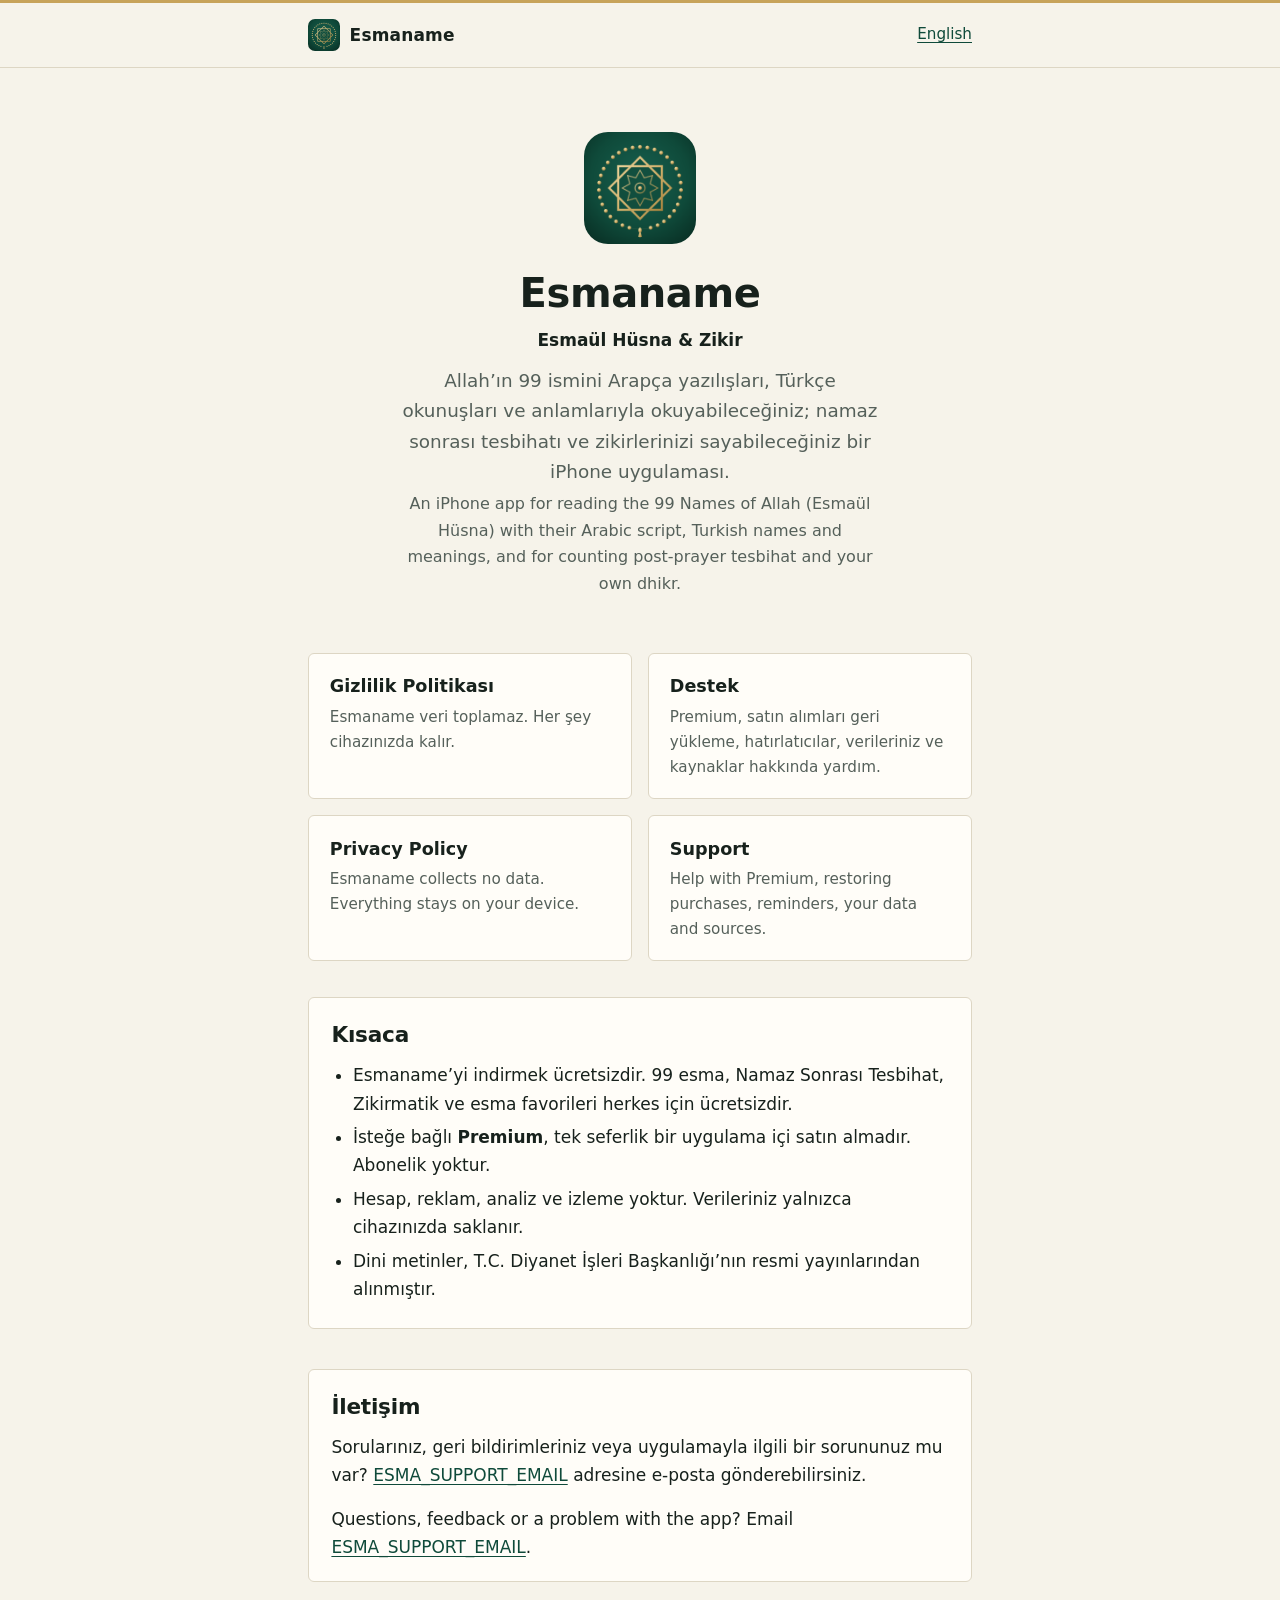
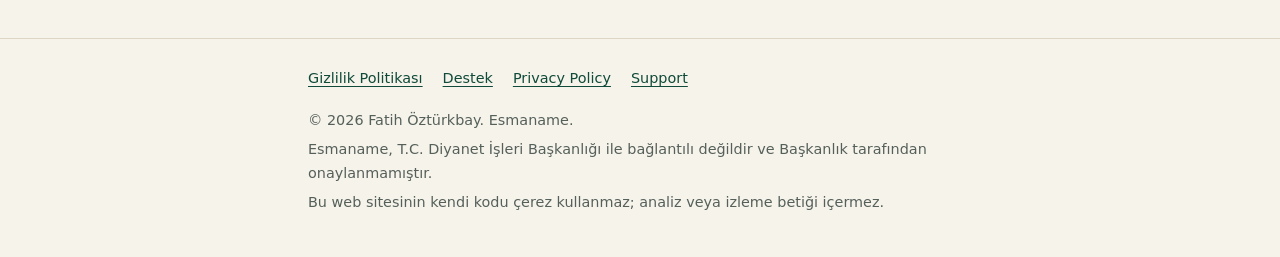
==== index.html @ e4f71da4 "Add Esmaname privacy and support site Co-Authored-By: Claude Opus 5.5 <noreply@anthropic.com>" ====
<!doctype html>
<html lang="tr">
<head>
  <meta charset="utf-8">
  <meta name="viewport" content="width=device-width, initial-scale=1">
  <title>Esmaname — Gizlilik ve Destek</title>
  <meta name="description" content="Esmaname: Esmaül Hüsna &amp; Zikir, iPhone uygulaması. Gizlilik Politikası ve Destek sayfaları Türkçe ve İngilizce olarak burada.">
  <link rel="canonical" href="https://ozturkbay.github.io/esmaname-support/">
  <link rel="alternate" hreflang="tr" href="https://ozturkbay.github.io/esmaname-support/">
  <link rel="alternate" hreflang="en" href="https://ozturkbay.github.io/esmaname-support/en/">
  <link rel="alternate" hreflang="x-default" href="https://ozturkbay.github.io/esmaname-support/">
  <meta name="theme-color" content="#F6F3EA" media="(prefers-color-scheme: light)">
  <meta name="theme-color" content="#0E1512" media="(prefers-color-scheme: dark)">
  <link rel="icon" type="image/png" sizes="64x64" href="assets/images/favicon.png">
  <link rel="apple-touch-icon" href="assets/images/apple-touch-icon.png">
  <link rel="stylesheet" href="assets/css/styles.css">
</head>
<body>
  <a class="skip-link" href="#main">İçeriğe geç</a>

  <header class="site-header">
    <div class="container">
      <a class="brand" href="./">
        <img src="assets/images/icon.png" alt="" width="32" height="32">
        <span>Esmaname</span>
      </a>
      <a class="lang-switch" href="en/" hreflang="en" lang="en">English</a>
    </div>
  </header>

  <main id="main">
    <div class="container">
      <section class="hero" aria-labelledby="page-title">
        <img src="assets/images/icon.png" alt="Esmaname uygulama simgesi" width="112" height="112">
        <h1 id="page-title">Esmaname</h1>
        <p class="tagline">Esmaül Hüsna &amp; Zikir</p>
        <p class="lead">Allah’ın 99 ismini Arapça yazılışları, Türkçe okunuşları ve anlamlarıyla okuyabileceğiniz; namaz sonrası tesbihatı ve zikirlerinizi sayabileceğiniz bir iPhone uygulaması.</p>
        <p class="lead" lang="en">An iPhone app for reading the 99 Names of Allah (Esmaül Hüsna) with their Arabic script, Turkish names and meanings, and for counting post-prayer tesbihat and your own dhikr.</p>
      </section>

      <nav aria-label="Politikalar ve yardım">
        <ul class="card-grid">
          <li>
            <a class="link-card" href="gizlilik/">
              <span class="title">Gizlilik Politikası</span>
              <span class="desc">Esmaname veri toplamaz. Her şey cihazınızda kalır.</span>
            </a>
          </li>
          <li>
            <a class="link-card" href="destek/">
              <span class="title">Destek</span>
              <span class="desc">Premium, satın alımları geri yükleme, hatırlatıcılar, verileriniz ve kaynaklar hakkında yardım.</span>
            </a>
          </li>
          <li lang="en">
            <a class="link-card" href="en/privacy/" hreflang="en">
              <span class="title">Privacy Policy</span>
              <span class="desc">Esmaname collects no data. Everything stays on your device.</span>
            </a>
          </li>
          <li lang="en">
            <a class="link-card" href="en/support/" hreflang="en">
              <span class="title">Support</span>
              <span class="desc">Help with Premium, restoring purchases, reminders, your data and sources.</span>
            </a>
          </li>
        </ul>
      </nav>

      <section class="card" aria-labelledby="about-title">
        <h2 id="about-title">Kısaca</h2>
        <ul>
          <li>Esmaname’yi indirmek ücretsizdir. 99 esma, Namaz Sonrası Tesbihat, Zikirmatik ve esma favorileri herkes için ücretsizdir.</li>
          <li>İsteğe bağlı <strong>Premium</strong>, tek seferlik bir uygulama içi satın almadır. Abonelik yoktur.</li>
          <li>Hesap, reklam, analiz ve izleme yoktur. Verileriniz yalnızca cihazınızda saklanır.</li>
          <li>Dini metinler, T.C. Diyanet İşleri Başkanlığı’nın resmi yayınlarından alınmıştır.</li>
        </ul>
      </section>

      <section class="card contact" aria-labelledby="contact-title">
        <h2 id="contact-title">İletişim</h2>
        <p>Sorularınız, geri bildirimleriniz veya uygulamayla ilgili bir sorununuz mu var? <a href="mailto:ESMA_SUPPORT_EMAIL">ESMA_SUPPORT_EMAIL</a> adresine e-posta gönderebilirsiniz.</p>
        <p lang="en">Questions, feedback or a problem with the app? Email <a href="mailto:ESMA_SUPPORT_EMAIL">ESMA_SUPPORT_EMAIL</a>.</p>
      </section>
    </div>
  </main>

  <footer class="site-footer">
    <div class="container">
      <nav aria-label="Alt bilgi">
        <ul>
          <li><a href="gizlilik/">Gizlilik Politikası</a></li>
          <li><a href="destek/">Destek</a></li>
          <li lang="en"><a href="en/privacy/" hreflang="en">Privacy Policy</a></li>
          <li lang="en"><a href="en/support/" hreflang="en">Support</a></li>
        </ul>
      </nav>
      <p>&copy; 2026 Fatih Öztürkbay. Esmaname.</p>
      <p>Esmaname, T.C. Diyanet İşleri Başkanlığı ile bağlantılı değildir ve Başkanlık tarafından onaylanmamıştır.</p>
      <p>Bu web sitesinin kendi kodu çerez kullanmaz; analiz veya izleme betiği içermez.</p>
    </div>
  </footer>
</body>
</html>
---- assets/css/styles.css ----
/* Esmaname — support site
   Plain CSS, system fonts, no external resources.
   Cream and deep green in light appearance, near-black green in dark;
   gold is an accent for rules and highlights, never for body text. */

:root {
  /* Brand */
  --green: #0f4a3a;
  --gold: #c7a35a;
  --cream: #f6f3ea;
  --ink: #17211c;

  /* Roles (light) */
  --bg: var(--cream);
  --surface: #fffdf8;
  --text: var(--ink);
  --text-muted: #55605a;
  --border: #ddd6c4;
  --rule-strong: #b3a98f;
  --accent: var(--gold);
  --accent-strong: var(--green);
  --accent-soft: #efe9da;
  --focus: var(--green);

  --radius: 6px;
  --radius-sm: 4px;
  --measure: 44rem;
  --gutter: 1.25rem;

  --font: -apple-system, BlinkMacSystemFont, "Segoe UI", system-ui, Roboto,
    "Helvetica Neue", Arial, sans-serif;

  color-scheme: light dark;
}

@media (prefers-color-scheme: dark) {
  :root {
    --bg: #0e1512;
    --surface: #151f1a;
    --text: #edebe3;
    --text-muted: #a7b2ab;
    --border: #2a3630;
    --rule-strong: #4b5a52;
    --accent: #d3b36e;
    --accent-strong: #78a48f;
    --accent-soft: #1c2822;
    --focus: #d3b36e;
  }
}

*,
*::before,
*::after {
  box-sizing: border-box;
}

html {
  -webkit-text-size-adjust: 100%;
  text-size-adjust: 100%;
}

body {
  margin: 0;
  background: var(--bg);
  color: var(--text);
  font-family: var(--font);
  font-size: 1.0625rem;
  line-height: 1.65;
  overflow-wrap: break-word;
}

img {
  max-width: 100%;
  height: auto;
  display: block;
}

/* Links & focus */

a {
  color: var(--accent-strong);
  text-decoration: underline;
  text-decoration-thickness: 1px;
  text-underline-offset: 0.18em;
}

a:hover {
  text-decoration-thickness: 2px;
}

:focus-visible {
  outline: 3px solid var(--focus);
  outline-offset: 3px;
  border-radius: 2px;
}

.skip-link {
  position: absolute;
  left: 1rem;
  top: -100px;
  background: var(--surface);
  color: var(--text);
  padding: 0.6rem 1rem;
  border: 1px solid var(--border);
  border-radius: var(--radius-sm);
  z-index: 10;
}

.skip-link:focus {
  top: 1rem;
}

/* Layout */

.container {
  width: 100%;
  max-width: var(--measure);
  margin: 0 auto;
  padding: 0 var(--gutter);
}

.site-header {
  border-top: 3px solid var(--accent);
  border-bottom: 1px solid var(--border);
}

.site-header .container {
  display: flex;
  align-items: center;
  justify-content: space-between;
  gap: 1rem;
  min-height: 4rem;
}

.brand {
  display: inline-flex;
  align-items: center;
  gap: 0.6rem;
  color: var(--text);
  font-weight: 750;
  text-decoration: none;
  letter-spacing: 0.01em;
}

.brand img {
  width: 32px;
  height: 32px;
  border-radius: 7px;
}

.lang-switch {
  font-size: 0.95rem;
  white-space: nowrap;
}

main {
  padding: 2.5rem 0 3.5rem;
}

.site-footer {
  border-top: 1px solid var(--border);
  color: var(--text-muted);
  font-size: 0.9rem;
  padding: 1.75rem 0 2.25rem;
}

.site-footer p {
  margin: 0.35rem 0;
}

.site-footer nav ul {
  list-style: none;
  margin: 0 0 0.75rem;
  padding: 0;
  display: flex;
  flex-wrap: wrap;
  gap: 0.4rem 1.25rem;
}

/* Typography */

h1,
h2,
h3 {
  line-height: 1.25;
  letter-spacing: -0.01em;
  color: var(--text);
}

h1 {
  font-size: clamp(1.9rem, 1.4rem + 2.2vw, 2.5rem);
  font-weight: 800;
  margin: 0 0 0.5rem;
}

h2 {
  font-size: 1.35rem;
  font-weight: 700;
  margin: 2.75rem 0 0.75rem;
  padding-top: 0.25rem;
}

h3 {
  font-size: 1.08rem;
  font-weight: 650;
  margin: 1.75rem 0 0.4rem;
}

p,
ul,
ol {
  margin: 0 0 1rem;
}

ul,
ol {
  padding-left: 1.35rem;
}

li {
  margin-bottom: 0.35rem;
}

strong {
  font-weight: 650;
}

.lead {
  font-size: 1.15rem;
  color: var(--text-muted);
  margin-bottom: 1.25rem;
}

.meta {
  color: var(--text-muted);
  font-size: 0.95rem;
  margin-bottom: 2rem;
}

.muted {
  color: var(--text-muted);
}

.num {
  font-variant-numeric: tabular-nums;
}

code,
kbd {
  font-family: ui-monospace, SFMono-Regular, Menlo, Consolas, monospace;
  font-size: 0.9em;
}

/* Section anchors land below the top edge */
[id] {
  scroll-margin-top: 1.25rem;
}

/* Hero (home) */

.hero {
  text-align: center;
  padding: 1.5rem 0 1rem;
}

.hero img {
  width: 112px;
  height: 112px;
  margin: 0 auto 1.5rem;
  border-radius: 24px;
}

.hero .tagline {
  font-weight: 650;
  margin: 0 0 0.75rem;
}

.hero .lead {
  margin: 0 auto 0.25rem;
  max-width: 30rem;
}

.hero .lead[lang] {
  font-size: 1rem;
}

/* Cards: square planes with thin neutral rules */

.card {
  background: var(--surface);
  border: 1px solid var(--border);
  border-radius: var(--radius);
  padding: 1.25rem 1.4rem;
}

.card > :first-child {
  margin-top: 0;
}

.card > :last-child {
  margin-bottom: 0;
}

.card-grid {
  display: grid;
  grid-template-columns: repeat(2, minmax(0, 1fr));
  gap: 1rem;
  margin: 2.25rem 0;
  padding: 0;
  list-style: none;
}

.card-grid li {
  margin: 0;
}

.link-card {
  display: block;
  height: 100%;
  background: var(--surface);
  border: 1px solid var(--border);
  border-radius: var(--radius);
  padding: 1.15rem 1.3rem;
  color: var(--text);
  text-decoration: none;
  transition: border-color 0.15s ease;
}

.link-card:hover {
  border-color: var(--accent);
}

.link-card .title {
  display: block;
  font-weight: 700;
  font-size: 1.1rem;
  color: var(--text);
}

.link-card:hover .title {
  color: var(--accent-strong);
}

.link-card .desc {
  display: block;
  color: var(--text-muted);
  font-size: 0.95rem;
  margin-top: 0.2rem;
}

.summary {
  background: var(--surface);
  border: 1px solid var(--border);
  border-left: 3px solid var(--accent);
  border-radius: var(--radius-sm);
  margin: 0 0 2rem;
}

.summary h2 {
  margin-top: 0;
  font-size: 1.15rem;
}

.summary ul {
  margin-bottom: 0;
}

.note {
  border-left: 3px solid var(--rule-strong);
  background: var(--surface);
  border-top: 1px solid var(--border);
  border-right: 1px solid var(--border);
  border-bottom: 1px solid var(--border);
  border-radius: var(--radius-sm);
  padding: 0.9rem 1.1rem;
  margin: 1rem 0 1.25rem;
}

.note > :last-child {
  margin-bottom: 0;
}

.contact {
  margin-top: 2.5rem;
}

/* Table of contents */

.toc {
  margin: 0 0 2rem;
}

.card + .toc {
  margin-top: 2rem;
}

.toc h2 {
  font-size: 0.8rem;
  margin: 0 0 0.5rem;
  color: var(--text-muted);
  font-weight: 650;
  text-transform: uppercase;
  letter-spacing: 0.08em;
}

.toc ol,
.toc ul {
  margin: 0;
  columns: 2;
  column-gap: 2rem;
}

.toc li {
  break-inside: avoid;
  margin-bottom: 0.25rem;
  font-size: 0.97rem;
}

/* Data table (privacy) */

.table-wrap {
  overflow-x: auto;
  margin: 0 0 1.25rem;
  border: 1px solid var(--border);
  border-radius: var(--radius-sm);
}

table {
  border-collapse: collapse;
  width: 100%;
  font-size: 0.95rem;
  background: var(--surface);
}

th,
td {
  text-align: left;
  vertical-align: top;
  padding: 0.7rem 0.85rem;
  border-bottom: 1px solid var(--border);
}

tr:last-child td {
  border-bottom: 0;
}

caption {
  caption-side: top;
  text-align: left;
  padding: 0.6rem 0.85rem;
  font-size: 0.9rem;
  color: var(--text-muted);
  background: var(--surface);
  border-bottom: 1px solid var(--border);
}

th {
  font-weight: 650;
  background: var(--accent-soft);
}

/* Support topics */

.path {
  font-weight: 600;
}

/* Small screens */

@media (max-width: 560px) {
  :root {
    --gutter: 1rem;
  }

  body {
    font-size: 1rem;
  }

  main {
    padding-top: 1.75rem;
  }

  .card-grid {
    grid-template-columns: 1fr;
  }

  .toc ol,
  .toc ul {
    columns: 1;
  }

  .brand span {
    font-size: 0.98rem;
  }
}

@media (prefers-reduced-motion: reduce) {
  *,
  *::before,
  *::after {
    transition: none !important;
    animation: none !important;
    scroll-behavior: auto !important;
  }
}

@media print {
  .site-header,
  .site-footer,
  .skip-link,
  .toc {
    display: none;
  }

  body {
    background: #fff;
    color: #000;
  }
}
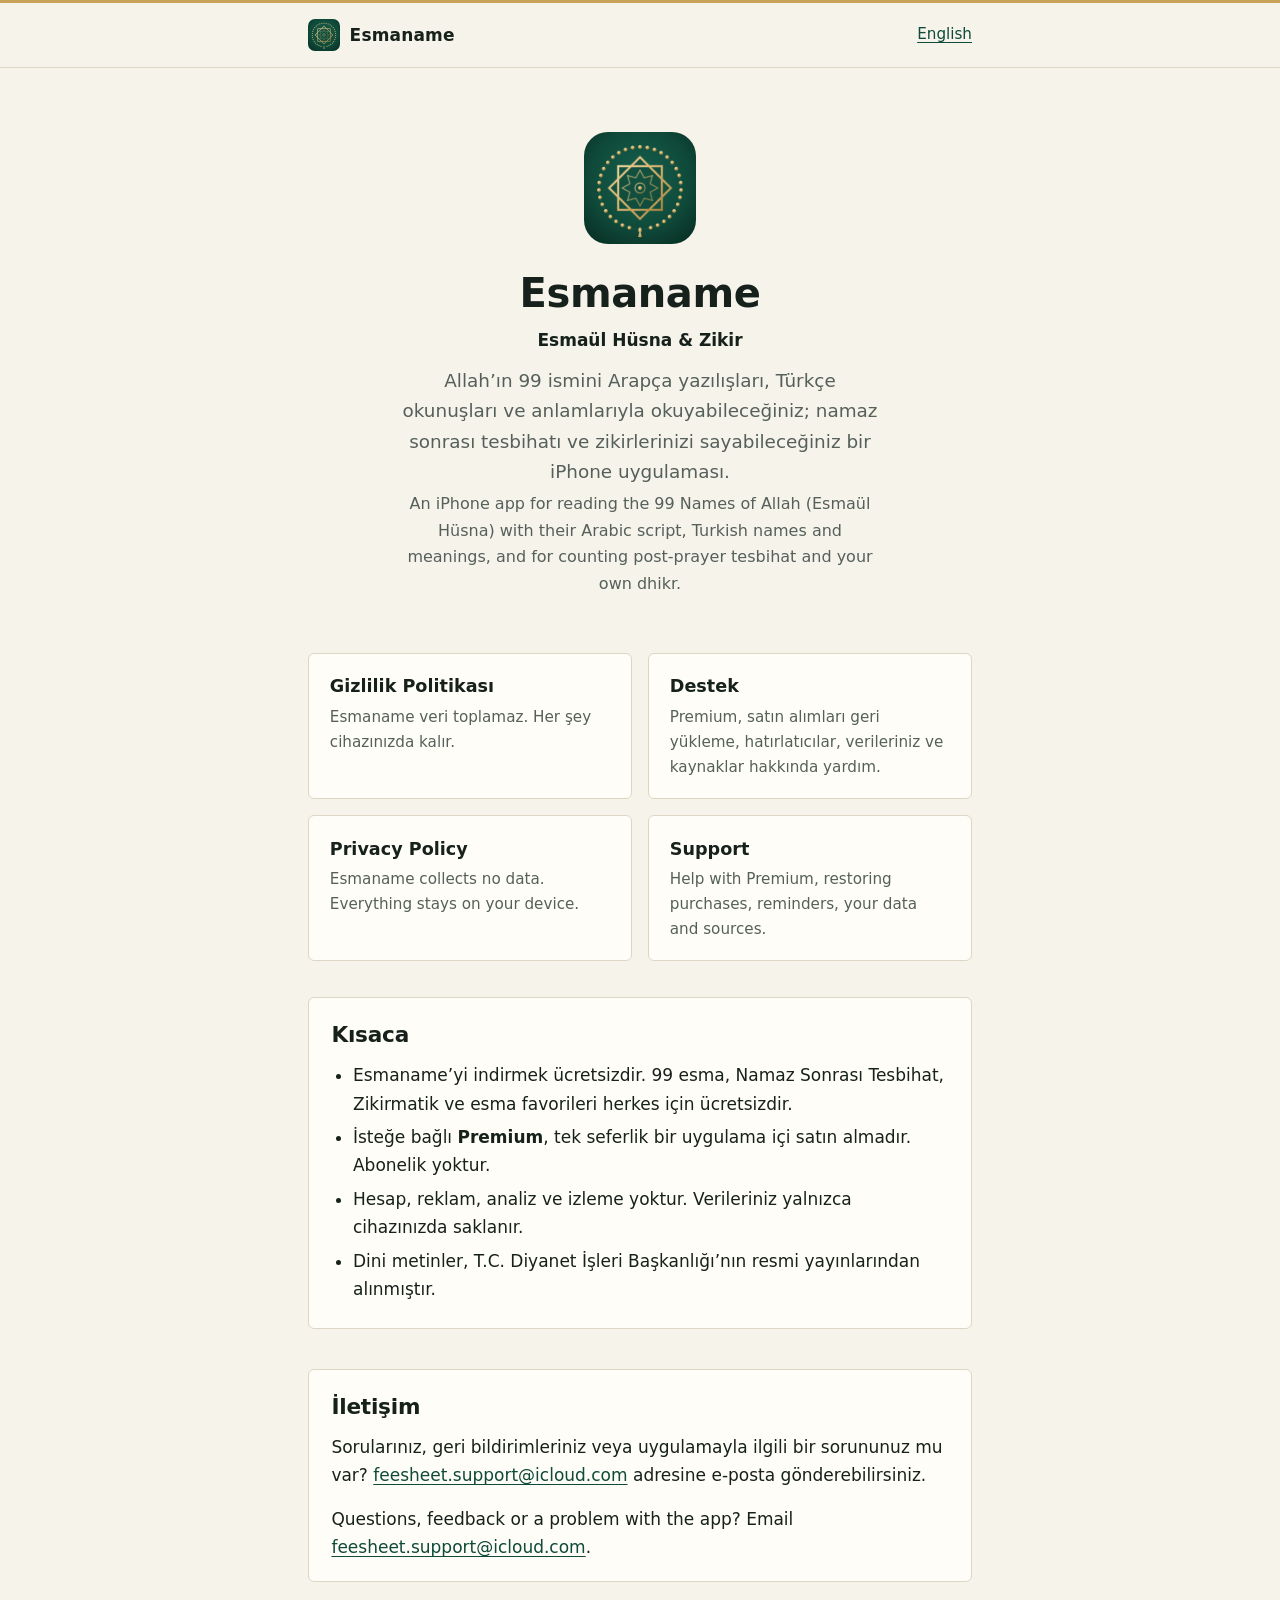
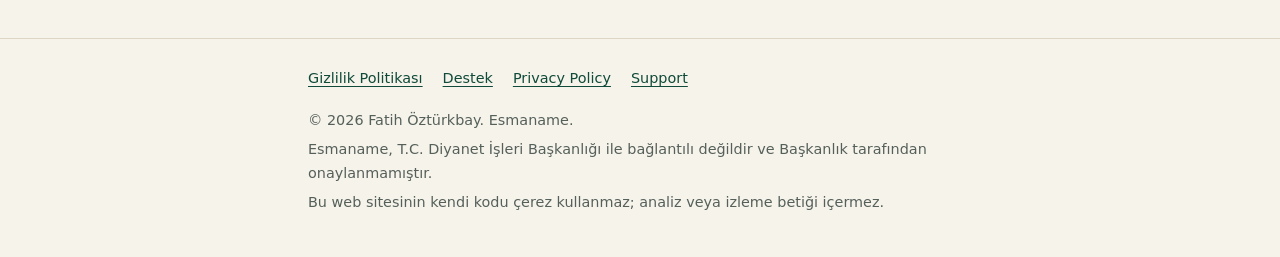
==== commit 5e656c3b: "Use interim support address until the Esmaname alias exists Co-Authored-By: Claude Opus 5.5 <noreply" ====
--- a/index.html
+++ b/index.html
@@ -79,8 +79,8 @@
 
       <section class="card contact" aria-labelledby="contact-title">
         <h2 id="contact-title">İletişim</h2>
-        <p>Sorularınız, geri bildirimleriniz veya uygulamayla ilgili bir sorununuz mu var? <a href="mailto:ESMA_SUPPORT_EMAIL">ESMA_SUPPORT_EMAIL</a> adresine e-posta gönderebilirsiniz.</p>
-        <p lang="en">Questions, feedback or a problem with the app? Email <a href="mailto:ESMA_SUPPORT_EMAIL">ESMA_SUPPORT_EMAIL</a>.</p>
+        <p>Sorularınız, geri bildirimleriniz veya uygulamayla ilgili bir sorununuz mu var? <a href="mailto:feesheet.support@icloud.com">feesheet.support@icloud.com</a> adresine e-posta gönderebilirsiniz.</p>
+        <p lang="en">Questions, feedback or a problem with the app? Email <a href="mailto:feesheet.support@icloud.com">feesheet.support@icloud.com</a>.</p>
       </section>
     </div>
   </main>
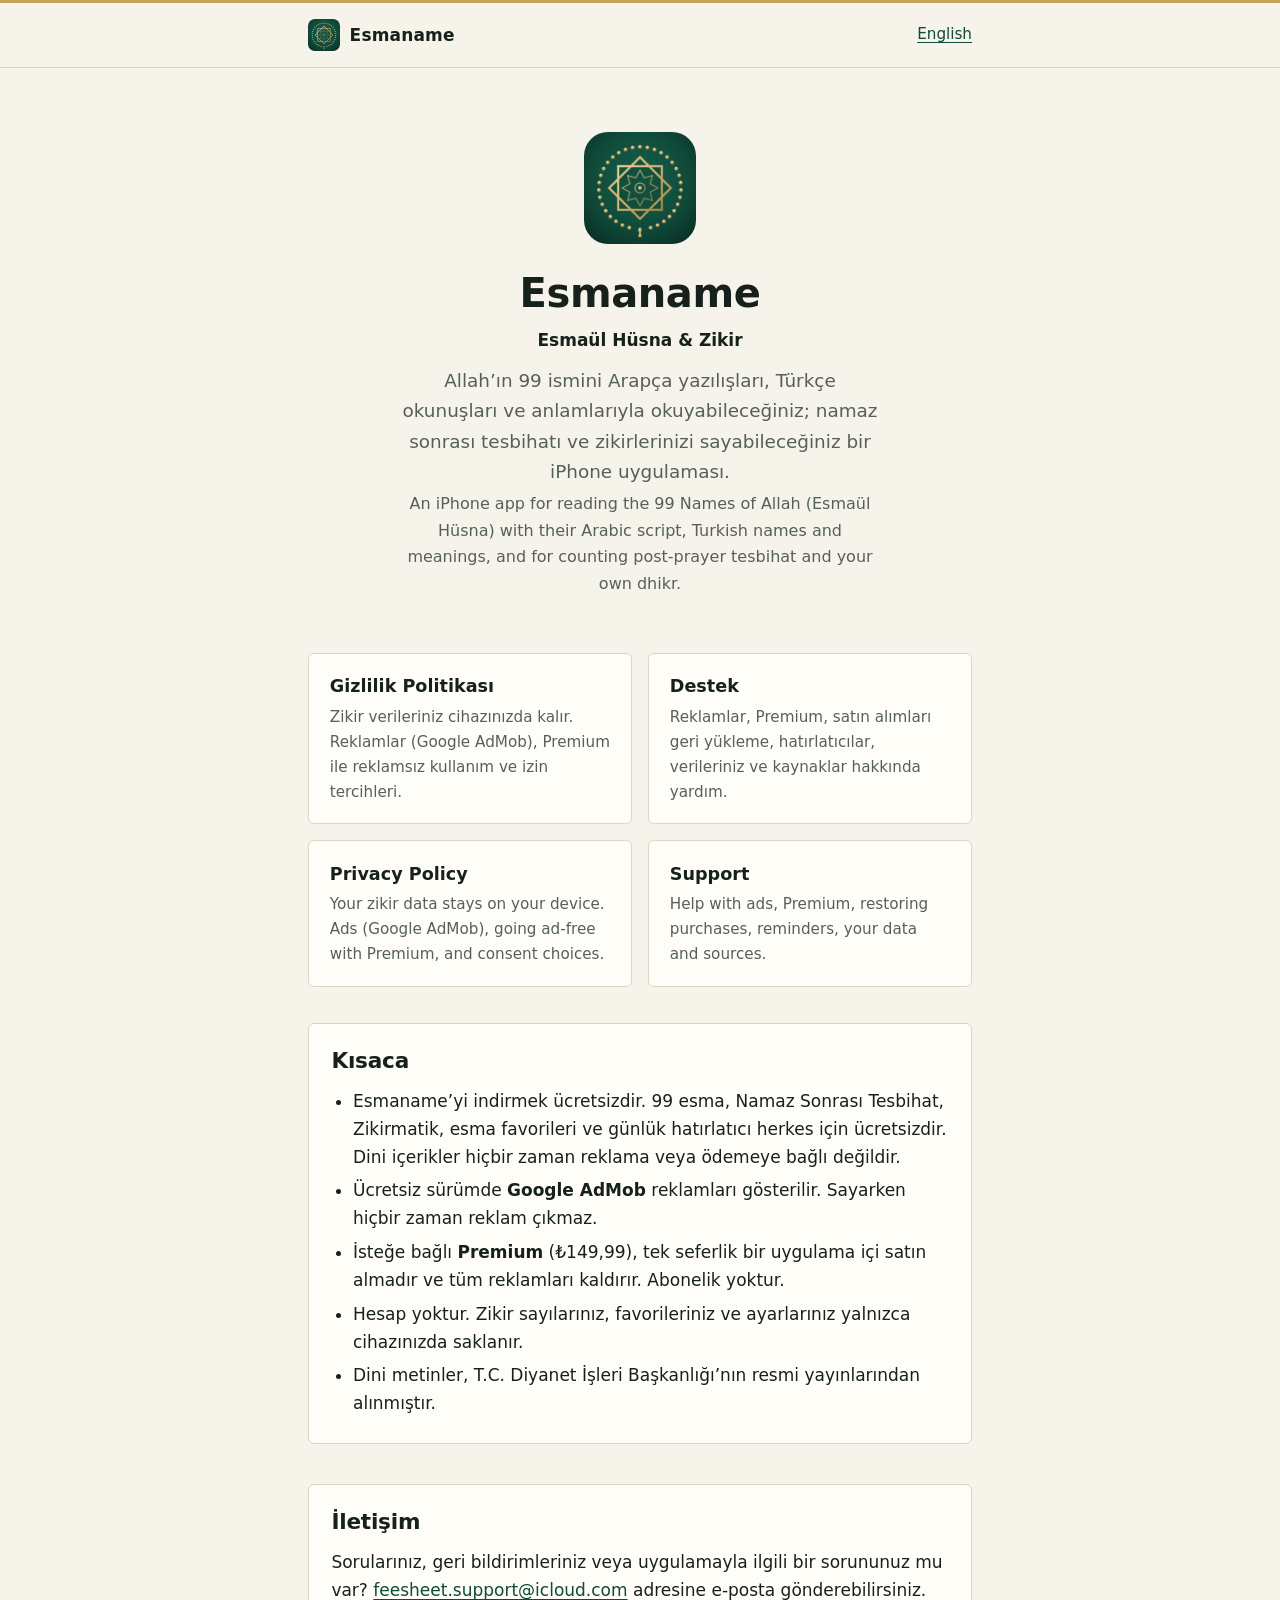
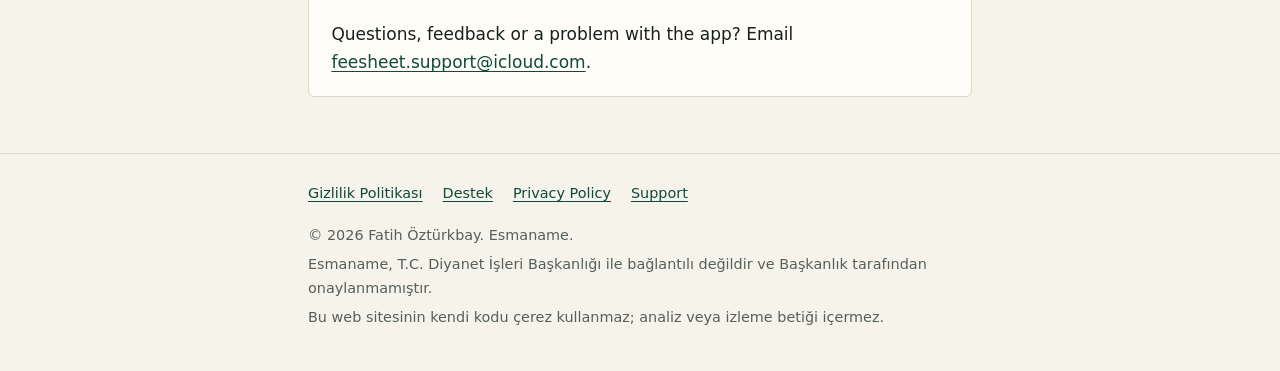
==== commit 3dc4bb93: "Update site for AdMob ads and ad-free Premium Esmaname is now free with Google AdMob ads, and the on" ====
--- a/index.html
+++ b/index.html
@@ -4,7 +4,7 @@
   <meta charset="utf-8">
   <meta name="viewport" content="width=device-width, initial-scale=1">
   <title>Esmaname — Gizlilik ve Destek</title>
-  <meta name="description" content="Esmaname: Esmaül Hüsna &amp; Zikir, iPhone uygulaması. Gizlilik Politikası ve Destek sayfaları Türkçe ve İngilizce olarak burada.">
+  <meta name="description" content="Esmaname: Esmaül Hüsna &amp; Zikir, iPhone uygulaması. Ücretsizdir ve Google AdMob reklamları gösterir; Premium ile reklamsızdır. Gizlilik Politikası ve Destek sayfaları Türkçe ve İngilizce olarak burada.">
   <link rel="canonical" href="https://ozturkbay.github.io/esmaname-support/">
   <link rel="alternate" hreflang="tr" href="https://ozturkbay.github.io/esmaname-support/">
   <link rel="alternate" hreflang="en" href="https://ozturkbay.github.io/esmaname-support/en/">
@@ -43,25 +43,25 @@
           <li>
             <a class="link-card" href="gizlilik/">
               <span class="title">Gizlilik Politikası</span>
-              <span class="desc">Esmaname veri toplamaz. Her şey cihazınızda kalır.</span>
+              <span class="desc">Zikir verileriniz cihazınızda kalır. Reklamlar (Google AdMob), Premium ile reklamsız kullanım ve izin tercihleri.</span>
             </a>
           </li>
           <li>
             <a class="link-card" href="destek/">
               <span class="title">Destek</span>
-              <span class="desc">Premium, satın alımları geri yükleme, hatırlatıcılar, verileriniz ve kaynaklar hakkında yardım.</span>
+              <span class="desc">Reklamlar, Premium, satın alımları geri yükleme, hatırlatıcılar, verileriniz ve kaynaklar hakkında yardım.</span>
             </a>
           </li>
           <li lang="en">
             <a class="link-card" href="en/privacy/" hreflang="en">
               <span class="title">Privacy Policy</span>
-              <span class="desc">Esmaname collects no data. Everything stays on your device.</span>
+              <span class="desc">Your zikir data stays on your device. Ads (Google AdMob), going ad-free with Premium, and consent choices.</span>
             </a>
           </li>
           <li lang="en">
             <a class="link-card" href="en/support/" hreflang="en">
               <span class="title">Support</span>
-              <span class="desc">Help with Premium, restoring purchases, reminders, your data and sources.</span>
+              <span class="desc">Help with ads, Premium, restoring purchases, reminders, your data and sources.</span>
             </a>
           </li>
         </ul>
@@ -70,9 +70,10 @@
       <section class="card" aria-labelledby="about-title">
         <h2 id="about-title">Kısaca</h2>
         <ul>
-          <li>Esmaname’yi indirmek ücretsizdir. 99 esma, Namaz Sonrası Tesbihat, Zikirmatik ve esma favorileri herkes için ücretsizdir.</li>
-          <li>İsteğe bağlı <strong>Premium</strong>, tek seferlik bir uygulama içi satın almadır. Abonelik yoktur.</li>
-          <li>Hesap, reklam, analiz ve izleme yoktur. Verileriniz yalnızca cihazınızda saklanır.</li>
+          <li>Esmaname’yi indirmek ücretsizdir. 99 esma, Namaz Sonrası Tesbihat, Zikirmatik, esma favorileri ve günlük hatırlatıcı herkes için ücretsizdir. Dini içerikler hiçbir zaman reklama veya ödemeye bağlı değildir.</li>
+          <li>Ücretsiz sürümde <strong>Google AdMob</strong> reklamları gösterilir. Sayarken hiçbir zaman reklam çıkmaz.</li>
+          <li>İsteğe bağlı <strong>Premium</strong> (₺149,99), tek seferlik bir uygulama içi satın almadır ve tüm reklamları kaldırır. Abonelik yoktur.</li>
+          <li>Hesap yoktur. Zikir sayılarınız, favorileriniz ve ayarlarınız yalnızca cihazınızda saklanır.</li>
           <li>Dini metinler, T.C. Diyanet İşleri Başkanlığı’nın resmi yayınlarından alınmıştır.</li>
         </ul>
       </section>
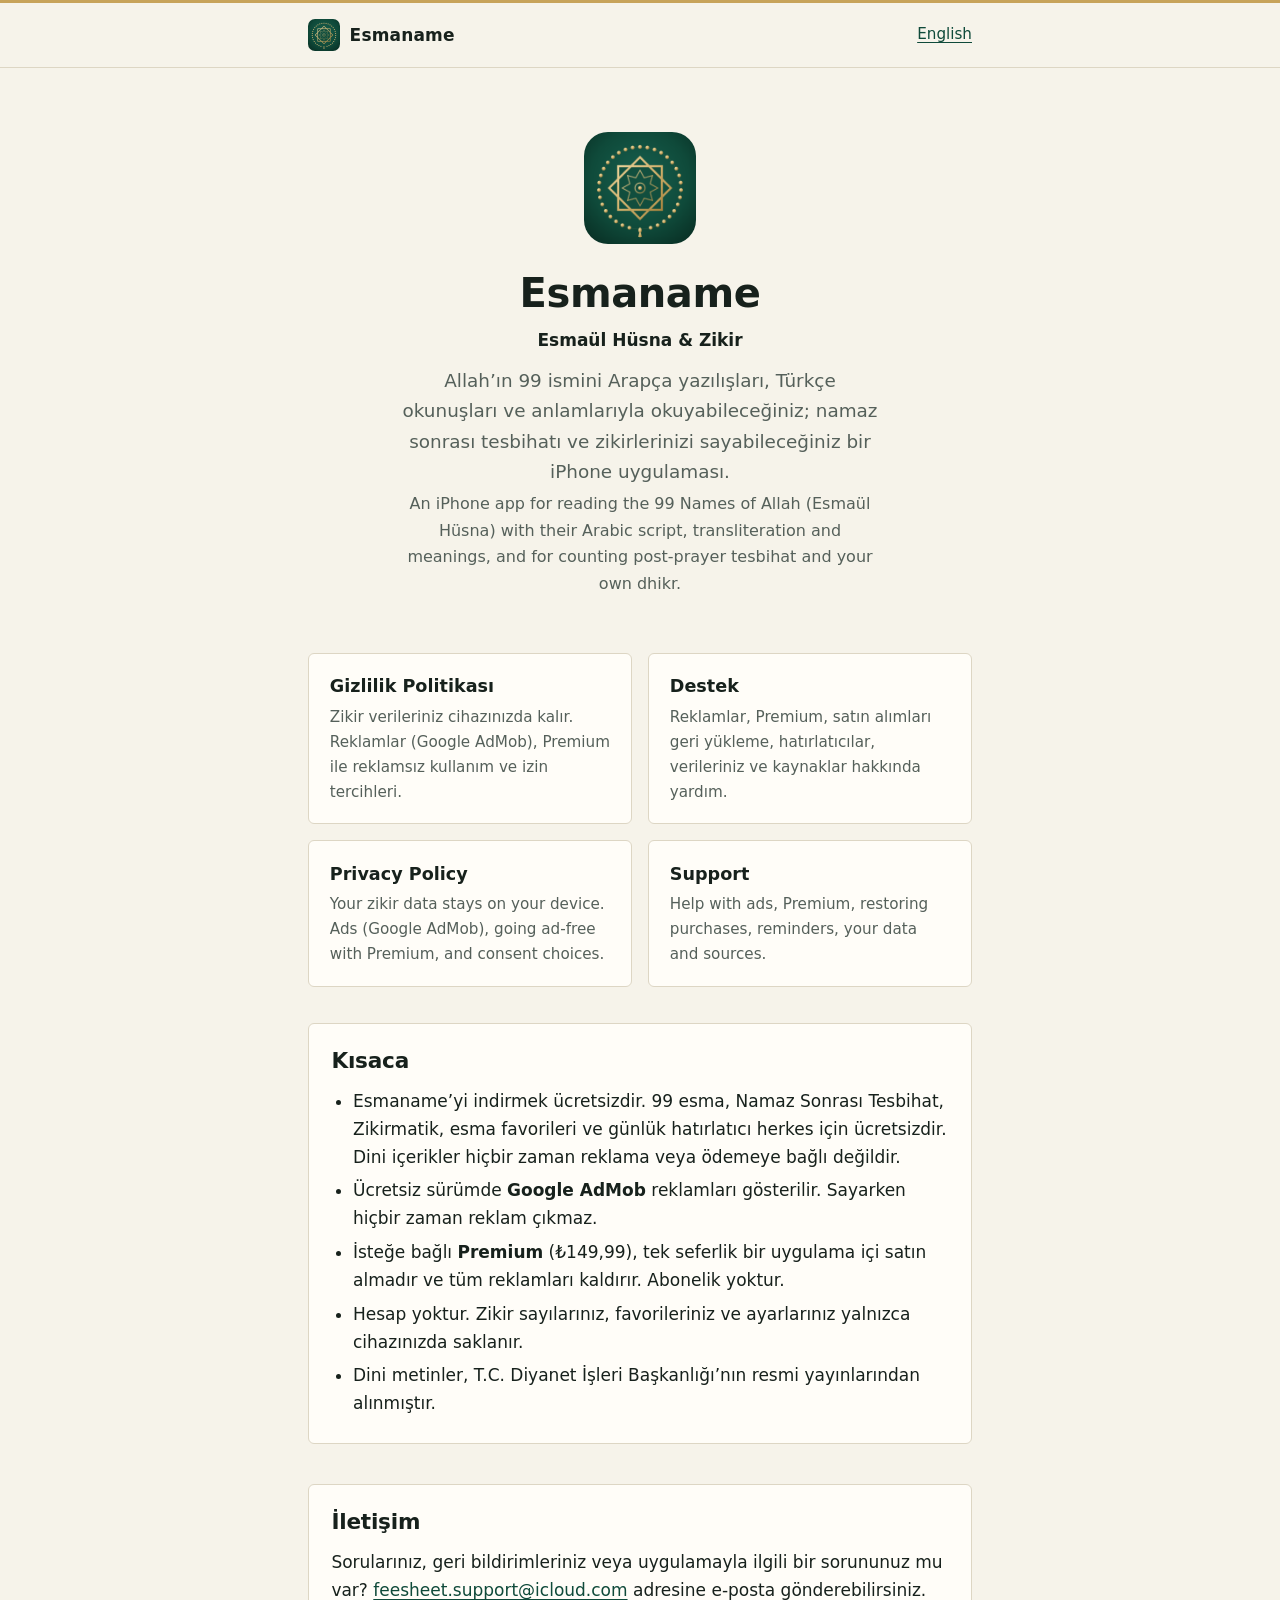
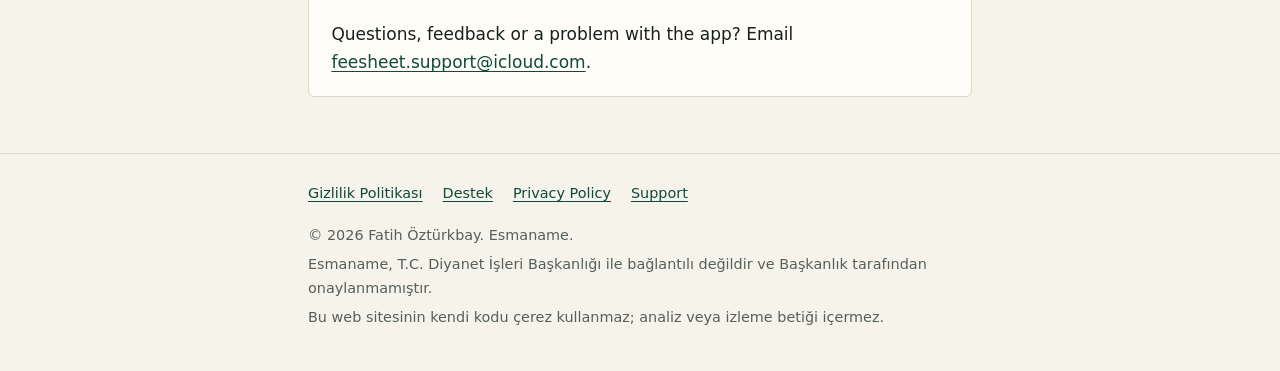
==== commit f0773ce9: "English pages: in-app language choice; English meanings translated from Diyanet's Turkish meanings C" ====
--- a/index.html
+++ b/index.html
@@ -35,7 +35,7 @@
         <h1 id="page-title">Esmaname</h1>
         <p class="tagline">Esmaül Hüsna &amp; Zikir</p>
         <p class="lead">Allah’ın 99 ismini Arapça yazılışları, Türkçe okunuşları ve anlamlarıyla okuyabileceğiniz; namaz sonrası tesbihatı ve zikirlerinizi sayabileceğiniz bir iPhone uygulaması.</p>
-        <p class="lead" lang="en">An iPhone app for reading the 99 Names of Allah (Esmaül Hüsna) with their Arabic script, Turkish names and meanings, and for counting post-prayer tesbihat and your own dhikr.</p>
+        <p class="lead" lang="en">An iPhone app for reading the 99 Names of Allah (Esmaül Hüsna) with their Arabic script, transliteration and meanings, and for counting post-prayer tesbihat and your own dhikr.</p>
       </section>
 
       <nav aria-label="Politikalar ve yardım">
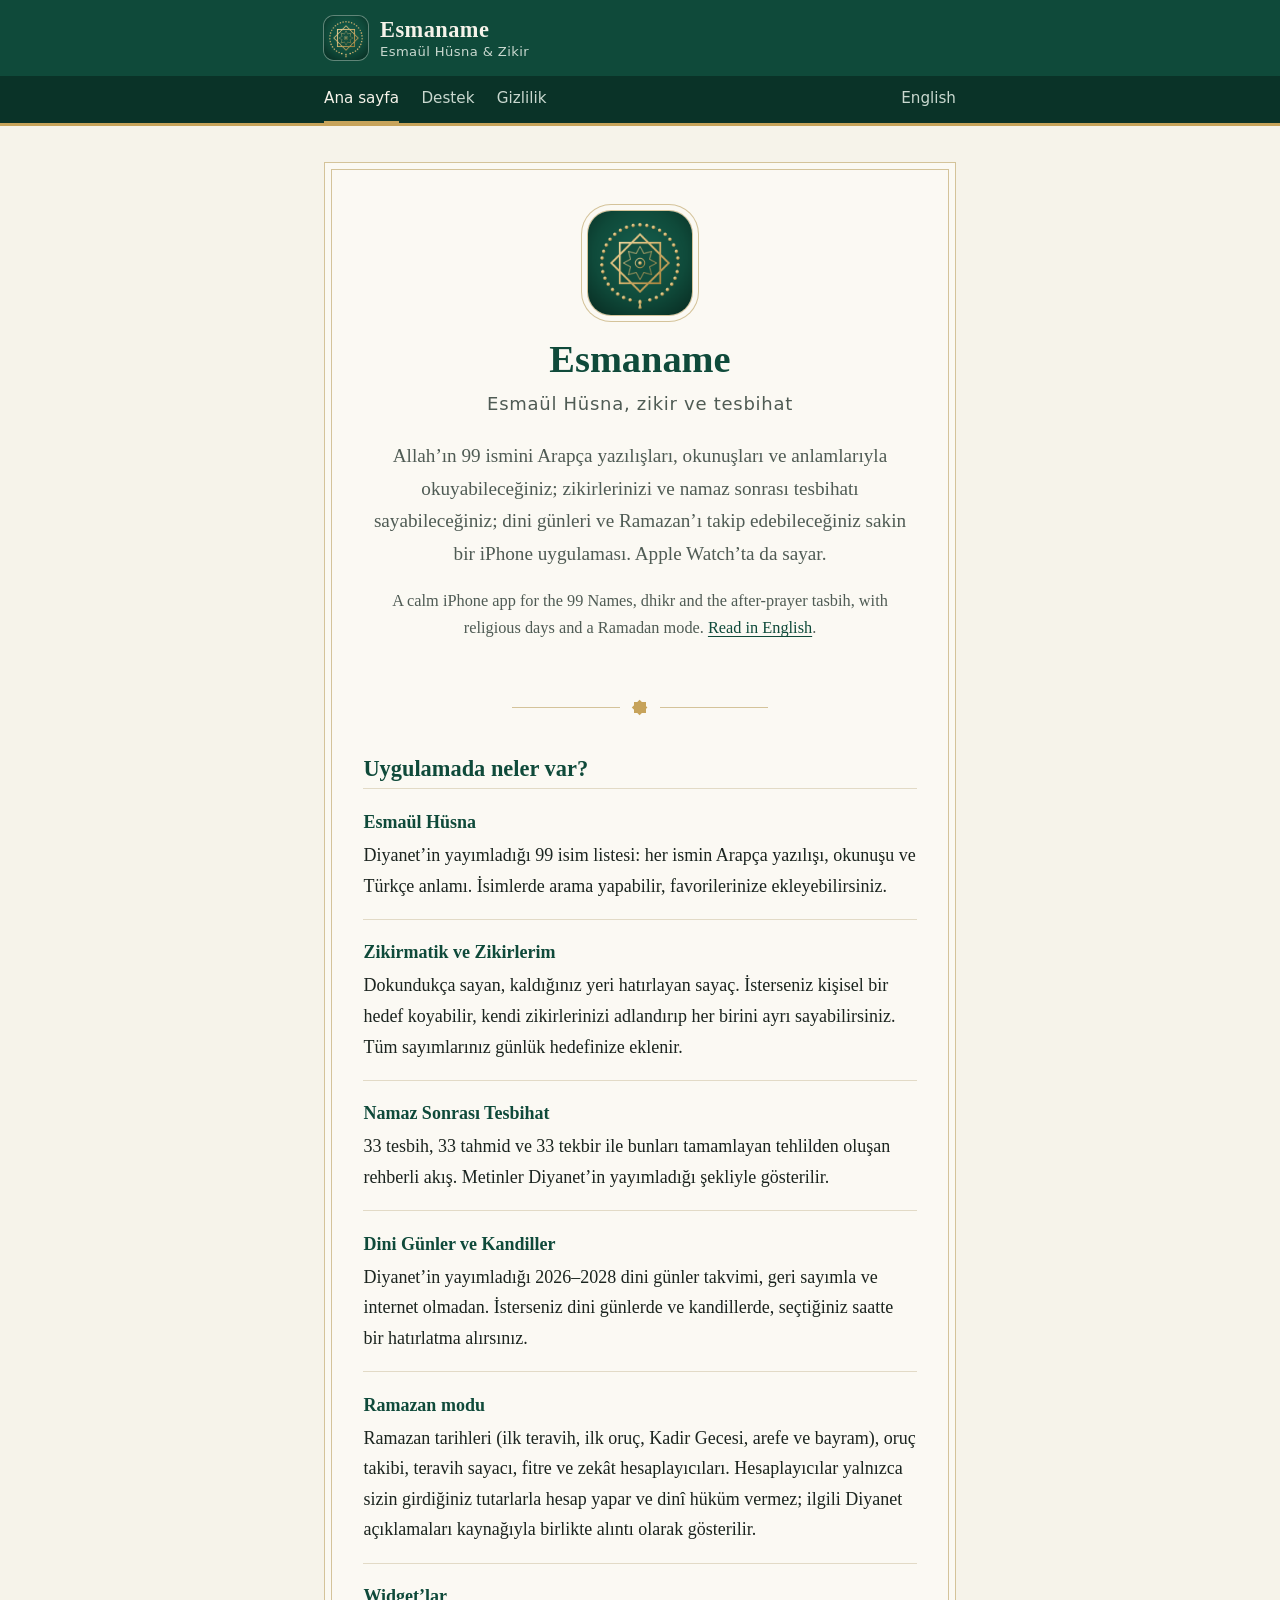
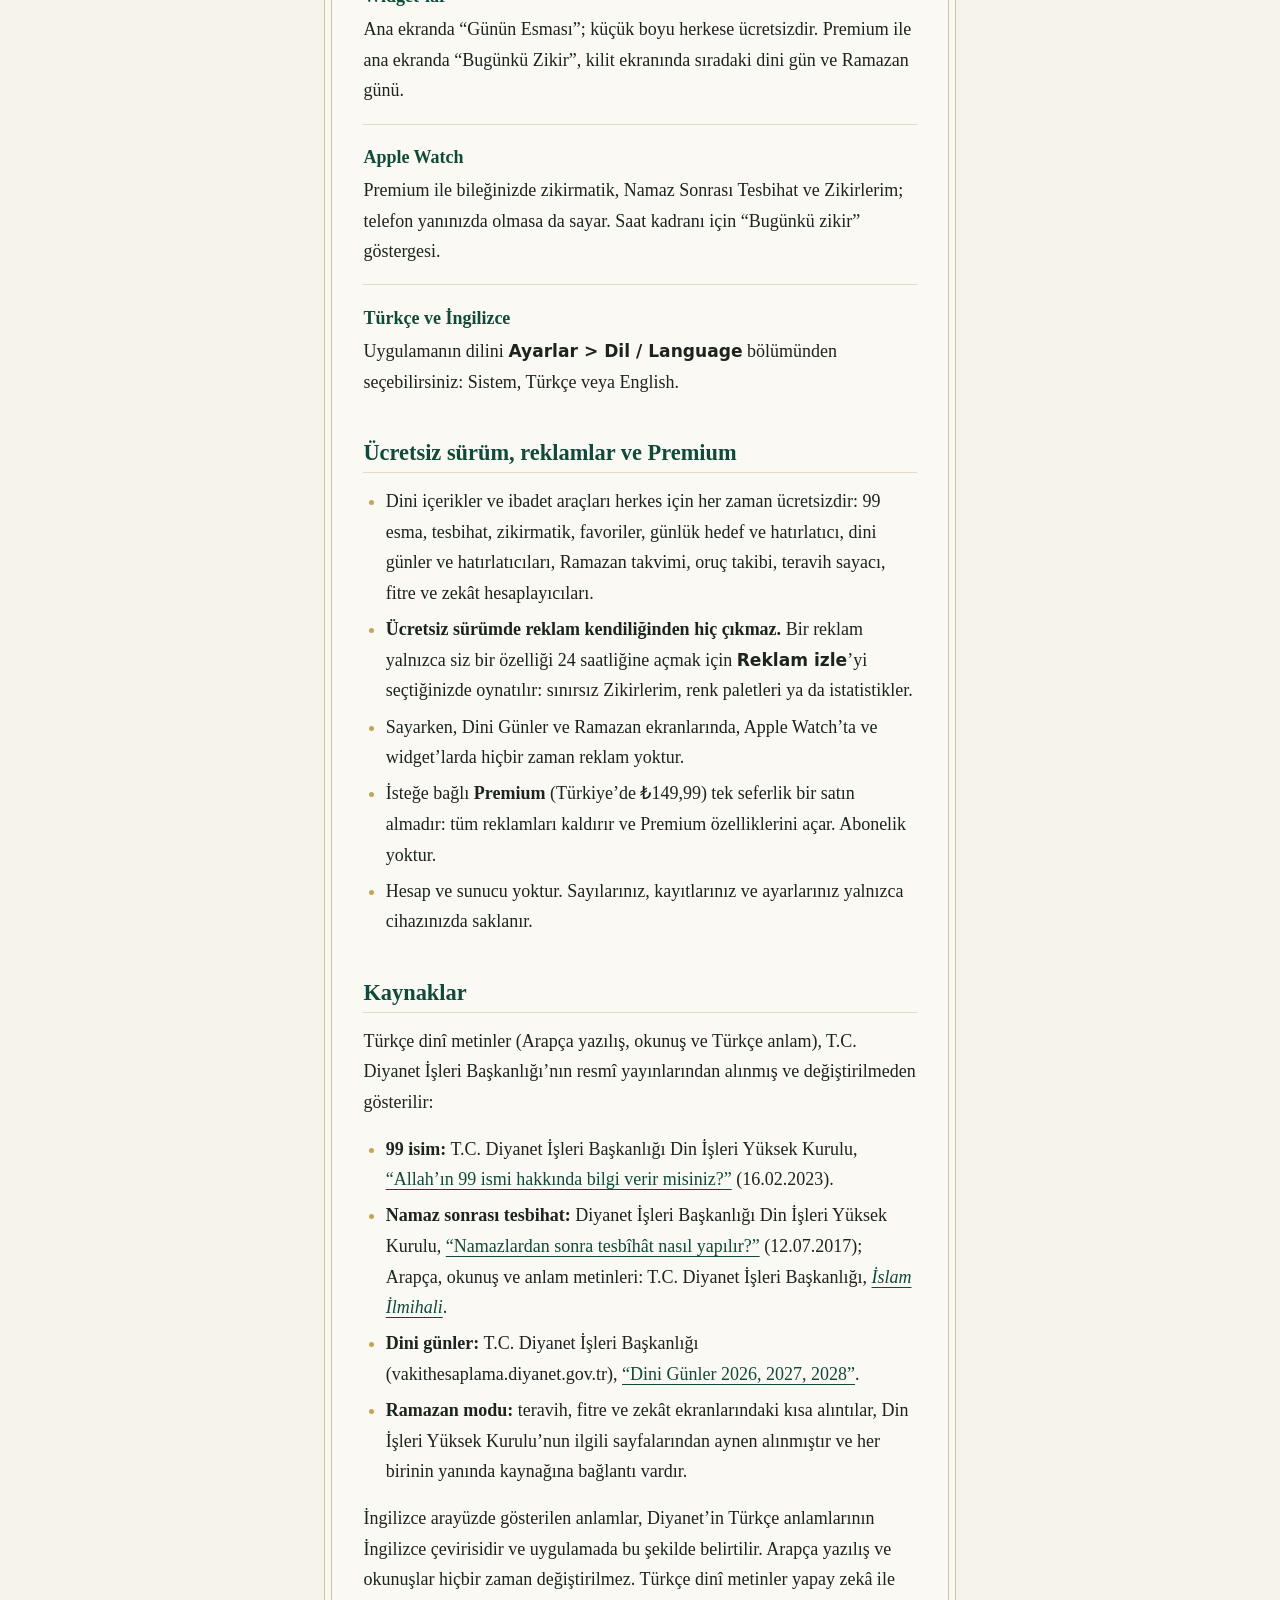
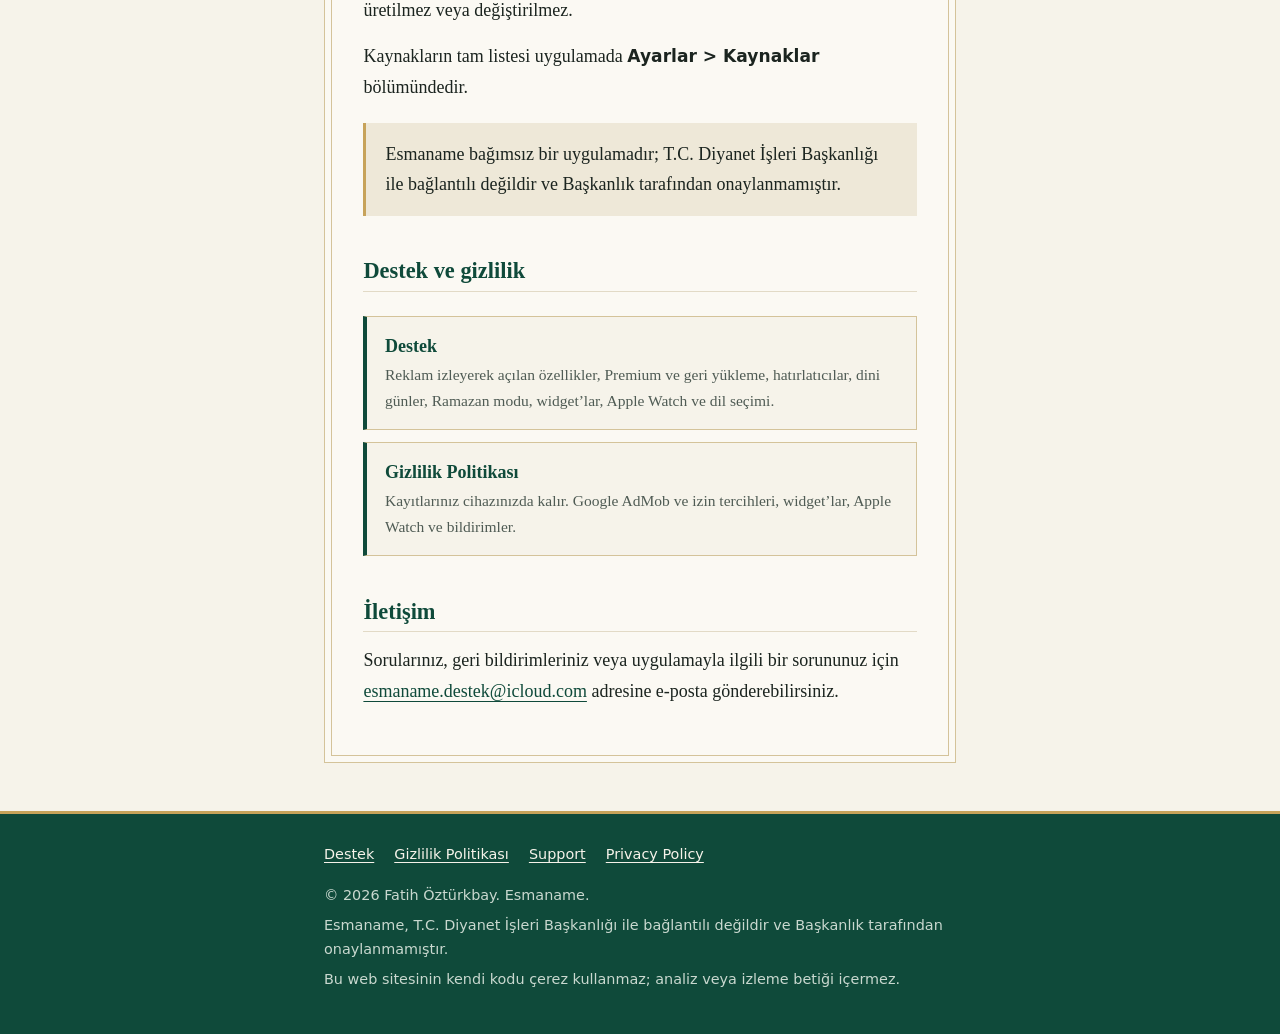
==== commit 380ddf1f: "Give the site Esmaname's own identity; new support address and 1.0.0 (build 5) content - Support add" ====
--- a/index.html
+++ b/index.html
@@ -3,99 +3,136 @@
 <head>
   <meta charset="utf-8">
   <meta name="viewport" content="width=device-width, initial-scale=1">
-  <title>Esmaname — Gizlilik ve Destek</title>
-  <meta name="description" content="Esmaname: Esmaül Hüsna &amp; Zikir, iPhone uygulaması. Ücretsizdir ve Google AdMob reklamları gösterir; Premium ile reklamsızdır. Gizlilik Politikası ve Destek sayfaları Türkçe ve İngilizce olarak burada.">
+  <title>Esmaname — Esmaül Hüsna &amp; Zikir</title>
+  <meta name="description" content="Esmaname: Esmaül Hüsna &amp; Zikir, iPhone ve Apple Watch için. 99 esma, zikirmatik, namaz sonrası tesbihat, dini günler ve Ramazan modu. Ücretsiz sürümde reklam kendiliğinden çıkmaz. Destek ve Gizlilik Politikası.">
   <link rel="canonical" href="https://ozturkbay.github.io/esmaname-support/">
   <link rel="alternate" hreflang="tr" href="https://ozturkbay.github.io/esmaname-support/">
   <link rel="alternate" hreflang="en" href="https://ozturkbay.github.io/esmaname-support/en/">
   <link rel="alternate" hreflang="x-default" href="https://ozturkbay.github.io/esmaname-support/">
-  <meta name="theme-color" content="#F6F3EA" media="(prefers-color-scheme: light)">
-  <meta name="theme-color" content="#0E1512" media="(prefers-color-scheme: dark)">
+  <meta name="theme-color" content="#0F4A3A">
   <link rel="icon" type="image/png" sizes="64x64" href="assets/images/favicon.png">
   <link rel="apple-touch-icon" href="assets/images/apple-touch-icon.png">
   <link rel="stylesheet" href="assets/css/styles.css">
 </head>
 <body>
-  <a class="skip-link" href="#main">İçeriğe geç</a>
+  <a class="skip" href="#icerik">İçeriğe geç</a>
 
-  <header class="site-header">
-    <div class="container">
-      <a class="brand" href="./">
-        <img src="assets/images/icon.png" alt="" width="32" height="32">
-        <span>Esmaname</span>
+  <header class="masthead">
+    <div class="wrap masthead-inner">
+      <a class="wordmark" href="./">
+        <img src="assets/images/icon.png" alt="" width="44" height="44">
+        <span class="wordmark-text">
+          <span class="wordmark-name">Esmaname</span>
+          <span class="wordmark-sub">Esmaül Hüsna &amp; Zikir</span>
+        </span>
       </a>
-      <a class="lang-switch" href="en/" hreflang="en" lang="en">English</a>
     </div>
+    <nav class="pagenav" aria-label="Site">
+      <div class="wrap">
+        <ul>
+          <li><a href="./" aria-current="page">Ana sayfa</a></li>
+          <li><a href="destek/">Destek</a></li>
+          <li><a href="gizlilik/">Gizlilik</a></li>
+          <li class="lang"><a href="en/" hreflang="en" lang="en">English</a></li>
+        </ul>
+      </div>
+    </nav>
   </header>
 
-  <main id="main">
-    <div class="container">
-      <section class="hero" aria-labelledby="page-title">
-        <img src="assets/images/icon.png" alt="Esmaname uygulama simgesi" width="112" height="112">
-        <h1 id="page-title">Esmaname</h1>
-        <p class="tagline">Esmaül Hüsna &amp; Zikir</p>
-        <p class="lead">Allah’ın 99 ismini Arapça yazılışları, Türkçe okunuşları ve anlamlarıyla okuyabileceğiniz; namaz sonrası tesbihatı ve zikirlerinizi sayabileceğiniz bir iPhone uygulaması.</p>
-        <p class="lead" lang="en">An iPhone app for reading the 99 Names of Allah (Esmaül Hüsna) with their Arabic script, transliteration and meanings, and for counting post-prayer tesbihat and your own dhikr.</p>
-      </section>
+  <main id="icerik">
+    <div class="wrap">
+      <article class="folio">
+        <section class="opening" aria-labelledby="sayfa-basligi">
+          <img src="assets/images/icon.png" alt="Esmaname uygulama simgesi" width="104" height="104">
+          <h1 id="sayfa-basligi">Esmaname</h1>
+          <p class="subtitle">Esmaül Hüsna, zikir ve tesbihat</p>
+          <p class="lede">Allah’ın 99 ismini Arapça yazılışları, okunuşları ve anlamlarıyla okuyabileceğiniz; zikirlerinizi ve namaz sonrası tesbihatı sayabileceğiniz; dini günleri ve Ramazan’ı takip edebileceğiniz sakin bir iPhone uygulaması. Apple Watch’ta da sayar.</p>
+          <p class="lede" lang="en">A calm iPhone app for the 99 Names, dhikr and the after-prayer tasbih, with religious days and a Ramadan mode. <a href="en/" hreflang="en">Read in English</a>.</p>
+        </section>
 
-      <nav aria-label="Politikalar ve yardım">
-        <ul class="card-grid">
-          <li>
-            <a class="link-card" href="gizlilik/">
-              <span class="title">Gizlilik Politikası</span>
-              <span class="desc">Zikir verileriniz cihazınızda kalır. Reklamlar (Google AdMob), Premium ile reklamsız kullanım ve izin tercihleri.</span>
-            </a>
-          </li>
-          <li>
-            <a class="link-card" href="destek/">
-              <span class="title">Destek</span>
-              <span class="desc">Reklamlar, Premium, satın alımları geri yükleme, hatırlatıcılar, verileriniz ve kaynaklar hakkında yardım.</span>
-            </a>
-          </li>
-          <li lang="en">
-            <a class="link-card" href="en/privacy/" hreflang="en">
-              <span class="title">Privacy Policy</span>
-              <span class="desc">Your zikir data stays on your device. Ads (Google AdMob), going ad-free with Premium, and consent choices.</span>
-            </a>
-          </li>
-          <li lang="en">
-            <a class="link-card" href="en/support/" hreflang="en">
-              <span class="title">Support</span>
-              <span class="desc">Help with ads, Premium, restoring purchases, reminders, your data and sources.</span>
-            </a>
-          </li>
-        </ul>
-      </nav>
+        <div class="ornament" aria-hidden="true"><span class="star"></span></div>
 
-      <section class="card" aria-labelledby="about-title">
-        <h2 id="about-title">Kısaca</h2>
-        <ul>
-          <li>Esmaname’yi indirmek ücretsizdir. 99 esma, Namaz Sonrası Tesbihat, Zikirmatik, esma favorileri ve günlük hatırlatıcı herkes için ücretsizdir. Dini içerikler hiçbir zaman reklama veya ödemeye bağlı değildir.</li>
-          <li>Ücretsiz sürümde <strong>Google AdMob</strong> reklamları gösterilir. Sayarken hiçbir zaman reklam çıkmaz.</li>
-          <li>İsteğe bağlı <strong>Premium</strong> (₺149,99), tek seferlik bir uygulama içi satın almadır ve tüm reklamları kaldırır. Abonelik yoktur.</li>
-          <li>Hesap yoktur. Zikir sayılarınız, favorileriniz ve ayarlarınız yalnızca cihazınızda saklanır.</li>
-          <li>Dini metinler, T.C. Diyanet İşleri Başkanlığı’nın resmi yayınlarından alınmıştır.</li>
-        </ul>
-      </section>
+        <section aria-labelledby="neler-var">
+          <h2 id="neler-var">Uygulamada neler var?</h2>
+          <dl class="features">
+            <dt>Esmaül Hüsna</dt>
+            <dd>Diyanet’in yayımladığı 99 isim listesi: her ismin Arapça yazılışı, okunuşu ve Türkçe anlamı. İsimlerde arama yapabilir, favorilerinize ekleyebilirsiniz.</dd>
+            <dt>Zikirmatik ve Zikirlerim</dt>
+            <dd>Dokundukça sayan, kaldığınız yeri hatırlayan sayaç. İsterseniz kişisel bir hedef koyabilir, kendi zikirlerinizi adlandırıp her birini ayrı sayabilirsiniz. Tüm sayımlarınız günlük hedefinize eklenir.</dd>
+            <dt>Namaz Sonrası Tesbihat</dt>
+            <dd>33 tesbih, 33 tahmid ve 33 tekbir ile bunları tamamlayan tehlilden oluşan rehberli akış. Metinler Diyanet’in yayımladığı şekliyle gösterilir.</dd>
+            <dt>Dini Günler ve Kandiller</dt>
+            <dd>Diyanet’in yayımladığı 2026–2028 dini günler takvimi, geri sayımla ve internet olmadan. İsterseniz dini günlerde ve kandillerde, seçtiğiniz saatte bir hatırlatma alırsınız.</dd>
+            <dt>Ramazan modu</dt>
+            <dd>Ramazan tarihleri (ilk teravih, ilk oruç, Kadir Gecesi, arefe ve bayram), oruç takibi, teravih sayacı, fitre ve zekât hesaplayıcıları. Hesaplayıcılar yalnızca sizin girdiğiniz tutarlarla hesap yapar ve dinî hüküm vermez; ilgili Diyanet açıklamaları kaynağıyla birlikte alıntı olarak gösterilir.</dd>
+            <dt>Widget’lar</dt>
+            <dd>Ana ekranda “Günün Esması”; küçük boyu herkese ücretsizdir. Premium ile ana ekranda “Bugünkü Zikir”, kilit ekranında sıradaki dini gün ve Ramazan günü.</dd>
+            <dt>Apple Watch</dt>
+            <dd>Premium ile bileğinizde zikirmatik, Namaz Sonrası Tesbihat ve Zikirlerim; telefon yanınızda olmasa da sayar. Saat kadranı için “Bugünkü zikir” göstergesi.</dd>
+            <dt>Türkçe ve İngilizce</dt>
+            <dd>Uygulamanın dilini <span class="path">Ayarlar &gt; Dil / Language</span> bölümünden seçebilirsiniz: Sistem, Türkçe veya English.</dd>
+          </dl>
+        </section>
 
-      <section class="card contact" aria-labelledby="contact-title">
-        <h2 id="contact-title">İletişim</h2>
-        <p>Sorularınız, geri bildirimleriniz veya uygulamayla ilgili bir sorununuz mu var? <a href="mailto:feesheet.support@icloud.com">feesheet.support@icloud.com</a> adresine e-posta gönderebilirsiniz.</p>
-        <p lang="en">Questions, feedback or a problem with the app? Email <a href="mailto:feesheet.support@icloud.com">feesheet.support@icloud.com</a>.</p>
-      </section>
+        <section aria-labelledby="ucretsiz">
+          <h2 id="ucretsiz">Ücretsiz sürüm, reklamlar ve Premium</h2>
+          <ul>
+            <li>Dini içerikler ve ibadet araçları herkes için her zaman ücretsizdir: 99 esma, tesbihat, zikirmatik, favoriler, günlük hedef ve hatırlatıcı, dini günler ve hatırlatıcıları, Ramazan takvimi, oruç takibi, teravih sayacı, fitre ve zekât hesaplayıcıları.</li>
+            <li><strong>Ücretsiz sürümde reklam kendiliğinden hiç çıkmaz.</strong> Bir reklam yalnızca siz bir özelliği 24 saatliğine açmak için <span class="path">Reklam izle</span>’yi seçtiğinizde oynatılır: sınırsız Zikirlerim, renk paletleri ya da istatistikler.</li>
+            <li>Sayarken, Dini Günler ve Ramazan ekranlarında, Apple Watch’ta ve widget’larda hiçbir zaman reklam yoktur.</li>
+            <li>İsteğe bağlı <strong>Premium</strong> (Türkiye’de ₺149,99) tek seferlik bir satın almadır: tüm reklamları kaldırır ve Premium özelliklerini açar. Abonelik yoktur.</li>
+            <li>Hesap ve sunucu yoktur. Sayılarınız, kayıtlarınız ve ayarlarınız yalnızca cihazınızda saklanır.</li>
+          </ul>
+        </section>
+
+        <section aria-labelledby="kaynaklar">
+          <h2 id="kaynaklar">Kaynaklar</h2>
+          <p>Türkçe dinî metinler (Arapça yazılış, okunuş ve Türkçe anlam), T.C. Diyanet İşleri Başkanlığı’nın resmî yayınlarından alınmış ve değiştirilmeden gösterilir:</p>
+          <ul>
+            <li><strong>99 isim:</strong> T.C. Diyanet İşleri Başkanlığı Din İşleri Yüksek Kurulu, <a href="https://kurul.diyanet.gov.tr/tr/kurul/karar/allahin-99-ismi-hakkinda-bilgi-verir-misiniz/56aa0e7b-6fe0-45ce-0892-08dd1c135351">“Allah’ın 99 ismi hakkında bilgi verir misiniz?”</a> (16.02.2023).</li>
+            <li><strong>Namaz sonrası tesbihat:</strong> Diyanet İşleri Başkanlığı Din İşleri Yüksek Kurulu, <a href="https://kurul.diyanet.gov.tr/tr/fetva/namazlardan-sonra-tesbihat-nasil-yapilir/0193c42d-56d7-7df9-8636-ceba3a7927e6">“Namazlardan sonra tesbîhât nasıl yapılır?”</a> (12.07.2017); Arapça, okunuş ve anlam metinleri: T.C. Diyanet İşleri Başkanlığı, <a href="https://diniyayinlar.diyanet.gov.tr/Documents/islam%20ilmihali%2017%20X%2024%20.pdf"><cite>İslam İlmihali</cite></a>.</li>
+            <li><strong>Dini günler:</strong> T.C. Diyanet İşleri Başkanlığı (vakithesaplama.diyanet.gov.tr), <a href="https://vakithesaplama.diyanet.gov.tr/dini_gunler.php">“Dini Günler 2026, 2027, 2028”</a>.</li>
+            <li><strong>Ramazan modu:</strong> teravih, fitre ve zekât ekranlarındaki kısa alıntılar, Din İşleri Yüksek Kurulu’nun ilgili sayfalarından aynen alınmıştır ve her birinin yanında kaynağına bağlantı vardır.</li>
+          </ul>
+          <p>İngilizce arayüzde gösterilen anlamlar, Diyanet’in Türkçe anlamlarının İngilizce çevirisidir ve uygulamada bu şekilde belirtilir. Arapça yazılış ve okunuşlar hiçbir zaman değiştirilmez. Türkçe dinî metinler yapay zekâ ile üretilmez veya değiştirilmez.</p>
+          <p>Kaynakların tam listesi uygulamada <span class="path">Ayarlar &gt; Kaynaklar</span> bölümündedir.</p>
+          <p class="callout">Esmaname bağımsız bir uygulamadır; T.C. Diyanet İşleri Başkanlığı ile bağlantılı değildir ve Başkanlık tarafından onaylanmamıştır.</p>
+        </section>
+
+        <section aria-labelledby="sayfalar">
+          <h2 id="sayfalar">Destek ve gizlilik</h2>
+          <ul class="doors">
+            <li>
+              <a href="destek/">
+                <span class="door-title">Destek</span>
+                <span class="door-desc">Reklam izleyerek açılan özellikler, Premium ve geri yükleme, hatırlatıcılar, dini günler, Ramazan modu, widget’lar, Apple Watch ve dil seçimi.</span>
+              </a>
+            </li>
+            <li>
+              <a href="gizlilik/">
+                <span class="door-title">Gizlilik Politikası</span>
+                <span class="door-desc">Kayıtlarınız cihazınızda kalır. Google AdMob ve izin tercihleri, widget’lar, Apple Watch ve bildirimler.</span>
+              </a>
+            </li>
+          </ul>
+        </section>
+
+        <section aria-labelledby="iletisim">
+          <h2 id="iletisim">İletişim</h2>
+          <p>Sorularınız, geri bildirimleriniz veya uygulamayla ilgili bir sorununuz için <a href="mailto:esmaname.destek@icloud.com">esmaname.destek@icloud.com</a> adresine e-posta gönderebilirsiniz.</p>
+        </section>
+      </article>
     </div>
   </main>
 
-  <footer class="site-footer">
-    <div class="container">
-      <nav aria-label="Alt bilgi">
-        <ul>
-          <li><a href="gizlilik/">Gizlilik Politikası</a></li>
-          <li><a href="destek/">Destek</a></li>
-          <li lang="en"><a href="en/privacy/" hreflang="en">Privacy Policy</a></li>
-          <li lang="en"><a href="en/support/" hreflang="en">Support</a></li>
-        </ul>
-      </nav>
+  <footer class="colophon">
+    <div class="wrap">
+      <ul>
+        <li><a href="destek/">Destek</a></li>
+        <li><a href="gizlilik/">Gizlilik Politikası</a></li>
+        <li lang="en"><a href="en/support/" hreflang="en">Support</a></li>
+        <li lang="en"><a href="en/privacy/" hreflang="en">Privacy Policy</a></li>
+      </ul>
       <p>&copy; 2026 Fatih Öztürkbay. Esmaname.</p>
       <p>Esmaname, T.C. Diyanet İşleri Başkanlığı ile bağlantılı değildir ve Başkanlık tarafından onaylanmamıştır.</p>
       <p>Bu web sitesinin kendi kodu çerez kullanmaz; analiz veya izleme betiği içermez.</p>
--- a/assets/css/styles.css
+++ b/assets/css/styles.css
@@ -1,34 +1,43 @@
-/* Esmaname — support site
-   Plain CSS, system fonts, no external resources.
-   Cream and deep green in light appearance, near-black green in dark;
-   gold is an accent for rules and highlights, never for body text. */
+/* Esmaname — destek ve gizlilik sitesi / support and privacy site
+   One stylesheet, no external fonts, scripts or images.
+
+   Identity: the app's deep green (#0F4A3A) on warm cream paper (#F6F3EA) in light
+   appearance, near-black green (#0E1512) in dark. Gold is used only for thin rules,
+   frames and the eight-pointed star ornament, never for body text. Headings and body
+   use the system's book serif (Iowan Old Style on Apple devices) for a calm,
+   page-like read; navigation, tables and small print use the system sans. */
 
 :root {
   /* Brand */
-  --green: #0f4a3a;
-  --gold: #c7a35a;
-  --cream: #f6f3ea;
-  --ink: #17211c;
-
-  /* Roles (light) */
-  --bg: var(--cream);
-  --surface: #fffdf8;
-  --text: var(--ink);
-  --text-muted: #55605a;
-  --border: #ddd6c4;
-  --rule-strong: #b3a98f;
-  --accent: var(--gold);
-  --accent-strong: var(--green);
-  --accent-soft: #efe9da;
-  --focus: var(--green);
-
-  --radius: 6px;
-  --radius-sm: 4px;
-  --measure: 44rem;
+  --esma-green: #0f4a3a;
+  --esma-green-deep: #0a3328;
+  --esma-cream: #f6f3ea;
+  --esma-gold: #c7a35a;
+
+  /* Roles: light */
+  --bg: var(--esma-cream);
+  --page: #fbf9f3;
+  --text: #1b241f;
+  --text-soft: #4f5b54;
+  --heading: var(--esma-green);
+  --link: var(--esma-green);
+  --hairline: #e2dac6;
+  --frame: #d4c39a;
+  --ornament: var(--esma-gold);
+  --tint: #eee8d8;
+  --band: var(--esma-green);
+  --band-deep: var(--esma-green-deep);
+  --band-text: #f6f3ea;
+  --band-soft: #c9d8cf;
+  --focus: var(--esma-green);
+
+  --serif: "Iowan Old Style", "Palatino Linotype", Palatino, "Book Antiqua",
+    Georgia, "Times New Roman", serif;
+  --sans: -apple-system, BlinkMacSystemFont, system-ui, "Segoe UI", Roboto,
+    "Helvetica Neue", Arial, sans-serif;
+
+  --measure: 42rem;
   --gutter: 1.25rem;
-
-  --font: -apple-system, BlinkMacSystemFont, "Segoe UI", system-ui, Roboto,
-    "Helvetica Neue", Arial, sans-serif;
 
   color-scheme: light dark;
 }
@@ -36,14 +45,19 @@
 @media (prefers-color-scheme: dark) {
   :root {
     --bg: #0e1512;
-    --surface: #151f1a;
-    --text: #edebe3;
-    --text-muted: #a7b2ab;
-    --border: #2a3630;
-    --rule-strong: #4b5a52;
-    --accent: #d3b36e;
-    --accent-strong: #78a48f;
-    --accent-soft: #1c2822;
+    --page: #131c18;
+    --text: #e8e3d4;
+    --text-soft: #a8b3ab;
+    --heading: #a9d3be;
+    --link: #9fd0b8;
+    --hairline: #26332c;
+    --frame: #5c5135;
+    --ornament: #d3b36e;
+    --tint: #1a2620;
+    --band: #0f4a3a;
+    --band-deep: #0a3328;
+    --band-text: #f6f3ea;
+    --band-soft: #b9cdc1;
     --focus: #d3b36e;
   }
 }
@@ -63,9 +77,9 @@
   margin: 0;
   background: var(--bg);
   color: var(--text);
-  font-family: var(--font);
-  font-size: 1.0625rem;
-  line-height: 1.65;
+  font-family: var(--serif);
+  font-size: 1.125rem;
+  line-height: 1.7;
   overflow-wrap: break-word;
 }
 
@@ -75,13 +89,11 @@
   display: block;
 }
 
-/* Links & focus */
-
 a {
-  color: var(--accent-strong);
+  color: var(--link);
   text-decoration: underline;
   text-decoration-thickness: 1px;
-  text-underline-offset: 0.18em;
+  text-underline-offset: 0.2em;
 }
 
 a:hover {
@@ -94,403 +106,534 @@
   border-radius: 2px;
 }
 
-.skip-link {
+.skip {
   position: absolute;
   left: 1rem;
   top: -100px;
-  background: var(--surface);
+  z-index: 10;
+  background: var(--page);
   color: var(--text);
+  font-family: var(--sans);
   padding: 0.6rem 1rem;
-  border: 1px solid var(--border);
-  border-radius: var(--radius-sm);
-  z-index: 10;
-}
-
-.skip-link:focus {
+  border: 1px solid var(--frame);
+}
+
+.skip:focus {
   top: 1rem;
 }
 
-/* Layout */
-
-.container {
+.wrap {
   width: 100%;
   max-width: var(--measure);
   margin: 0 auto;
   padding: 0 var(--gutter);
 }
 
-.site-header {
-  border-top: 3px solid var(--accent);
-  border-bottom: 1px solid var(--border);
-}
-
-.site-header .container {
+/* Eight-pointed star: two overlapping squares, one turned 45 degrees. Decorative only. */
+
+.star {
+  position: relative;
+  display: inline-block;
+  width: 0.7rem;
+  height: 0.7rem;
+  flex: none;
+}
+
+.star::before,
+.star::after {
+  content: "";
+  position: absolute;
+  inset: 0;
+  background: var(--ornament);
+}
+
+.star::after {
+  transform: rotate(45deg);
+}
+
+.ornament {
   display: flex;
   align-items: center;
-  justify-content: space-between;
-  gap: 1rem;
-  min-height: 4rem;
-}
-
-.brand {
+  gap: 0.9rem;
+  margin: 2.5rem auto;
+  max-width: 16rem;
+}
+
+.ornament::before,
+.ornament::after {
+  content: "";
+  flex: 1;
+  border-top: 1px solid var(--frame);
+}
+
+/* Masthead: the app's green band */
+
+.masthead {
+  background: var(--band);
+  color: var(--band-text);
+}
+
+.masthead-inner {
+  display: flex;
+  align-items: center;
+  padding-top: 1rem;
+  padding-bottom: 1rem;
+}
+
+.wordmark {
   display: inline-flex;
   align-items: center;
-  gap: 0.6rem;
+  gap: 0.75rem;
+  color: var(--band-text);
+  text-decoration: none;
+}
+
+.wordmark img {
+  width: 44px;
+  height: 44px;
+  border-radius: 10px;
+  box-shadow: 0 0 0 1px rgba(246, 243, 234, 0.35);
+}
+
+.wordmark-text {
+  display: flex;
+  flex-direction: column;
+  line-height: 1.2;
+}
+
+.wordmark-name {
+  font-size: 1.4rem;
+  font-weight: 700;
+  letter-spacing: 0.02em;
+}
+
+.wordmark-sub {
+  font-family: var(--sans);
+  font-size: 0.82rem;
+  color: var(--band-soft);
+  letter-spacing: 0.03em;
+}
+
+.pagenav {
+  background: var(--band-deep);
+  border-bottom: 3px solid var(--esma-gold);
+  font-family: var(--sans);
+  font-size: 0.95rem;
+}
+
+.pagenav ul {
+  list-style: none;
+  margin: 0;
+  padding: 0;
+  display: flex;
+  flex-wrap: wrap;
+  gap: 0 1.4rem;
+}
+
+.pagenav li {
+  margin: 0;
+}
+
+.pagenav a {
+  display: inline-block;
+  padding: 0.6rem 0;
+  color: var(--band-soft);
+  text-decoration: none;
+  border-bottom: 2px solid transparent;
+}
+
+.pagenav a:hover {
+  color: var(--band-text);
+}
+
+.pagenav a[aria-current="page"] {
+  color: var(--band-text);
+  border-bottom-color: var(--esma-gold);
+}
+
+.pagenav .lang {
+  margin-left: auto;
+}
+
+/* The page: a framed leaf, like a printed booklet */
+
+main {
+  padding: 2.25rem 0 3rem;
+}
+
+.folio {
+  background: var(--page);
+  border: 1px solid var(--frame);
+  outline: 1px solid var(--frame);
+  outline-offset: -8px;
+  padding: 2.5rem 2.4rem;
+}
+
+.folio > :first-child {
+  margin-top: 0;
+}
+
+.folio > :last-child {
+  margin-bottom: 0;
+}
+
+/* Typography */
+
+h1,
+h2,
+h3 {
+  font-family: var(--serif);
+  color: var(--heading);
+  line-height: 1.25;
+}
+
+h1 {
+  font-size: clamp(1.9rem, 1.5rem + 1.8vw, 2.4rem);
+  font-weight: 700;
+  margin: 0 0 0.4rem;
+  text-align: center;
+}
+
+h2 {
+  font-size: 1.4rem;
+  font-weight: 700;
+  margin: 2.6rem 0 0.8rem;
+  padding-bottom: 0.35rem;
+  border-bottom: 1px solid var(--hairline);
+}
+
+h3 {
+  font-size: 1.12rem;
+  font-weight: 700;
+  margin: 1.6rem 0 0.35rem;
+}
+
+p,
+ul,
+ol,
+dl {
+  margin: 0 0 1rem;
+}
+
+ul,
+ol {
+  padding-left: 1.4rem;
+}
+
+li {
+  margin-bottom: 0.35rem;
+}
+
+li::marker {
+  color: var(--ornament);
+}
+
+ol > li::marker {
+  font-family: var(--sans);
+  font-weight: 600;
+}
+
+strong {
+  font-weight: 700;
+}
+
+cite {
+  font-style: italic;
+}
+
+.lede {
+  font-size: 1.2rem;
+  color: var(--text-soft);
+  text-align: center;
+  max-width: 34rem;
+  margin: 0 auto 1rem;
+}
+
+.dateline {
+  font-family: var(--sans);
+  font-size: 0.92rem;
+  color: var(--text-soft);
+  text-align: center;
+  margin-bottom: 2rem;
+}
+
+.soft {
+  color: var(--text-soft);
+}
+
+.path {
+  font-family: var(--sans);
+  font-size: 0.95em;
+  font-weight: 600;
+}
+
+[id] {
+  scroll-margin-top: 1.25rem;
+}
+
+/* Home opening */
+
+.opening {
+  text-align: center;
+  padding: 0.5rem 0 0.25rem;
+}
+
+.opening img {
+  width: 104px;
+  height: 104px;
+  margin: 0 auto 1.25rem;
+  border-radius: 23px;
+  box-shadow: 0 0 0 1px var(--frame), 0 0 0 6px var(--page), 0 0 0 7px var(--frame);
+}
+
+.opening .subtitle {
+  font-family: var(--sans);
+  color: var(--text-soft);
+  letter-spacing: 0.04em;
+  margin: 0 0 1.25rem;
+}
+
+.opening .lede[lang] {
+  font-size: 1.02rem;
+}
+
+/* Feature list on the home page */
+
+.features {
+  margin: 0 0 1rem;
+}
+
+.features dt {
+  font-weight: 700;
+  color: var(--heading);
+  margin-top: 1.1rem;
+}
+
+.features dd {
+  margin: 0.15rem 0 0;
+  padding-bottom: 1.1rem;
+  border-bottom: 1px solid var(--hairline);
+}
+
+.features dd:last-child {
+  border-bottom: 0;
+  padding-bottom: 0;
+}
+
+/* Doors to the other pages */
+
+.doors {
+  list-style: none;
+  margin: 1.5rem 0 0;
+  padding: 0;
+  display: grid;
+  gap: 0.75rem;
+}
+
+.doors li {
+  margin: 0;
+}
+
+.doors a {
+  display: block;
+  padding: 0.9rem 1.1rem;
+  border: 1px solid var(--frame);
+  border-left: 4px solid var(--heading);
+  background: var(--bg);
   color: var(--text);
-  font-weight: 750;
   text-decoration: none;
-  letter-spacing: 0.01em;
-}
-
-.brand img {
-  width: 32px;
-  height: 32px;
-  border-radius: 7px;
-}
-
-.lang-switch {
+}
+
+.doors a:hover {
+  border-left-color: var(--ornament);
+}
+
+.doors .door-title {
+  display: block;
+  font-weight: 700;
+  color: var(--heading);
+}
+
+.doors .door-desc {
+  display: block;
+  font-size: 0.97rem;
+  color: var(--text-soft);
+}
+
+/* Boxed passages */
+
+.callout {
+  background: var(--tint);
+  border-left: 3px solid var(--ornament);
+  padding: 1rem 1.2rem;
+  margin: 1.25rem 0;
+}
+
+.callout > :first-child {
+  margin-top: 0;
+}
+
+.callout > :last-child {
+  margin-bottom: 0;
+}
+
+.callout h2 {
+  border-bottom: 0;
+  padding-bottom: 0;
+  font-size: 1.2rem;
+}
+
+/* Contents list */
+
+.contents {
+  margin: 2rem 0 0.5rem;
+  padding: 1rem 1.2rem;
+  border: 1px solid var(--hairline);
+  background: var(--bg);
+}
+
+.contents h2 {
+  margin: 0 0 0.5rem;
+  padding: 0;
+  border: 0;
+  font-family: var(--sans);
+  font-size: 0.8rem;
+  font-weight: 650;
+  letter-spacing: 0.1em;
+  text-transform: uppercase;
+  color: var(--text-soft);
+}
+
+.contents ol,
+.contents ul {
+  margin: 0;
+  columns: 2;
+  column-gap: 2rem;
+  font-family: var(--sans);
   font-size: 0.95rem;
-  white-space: nowrap;
-}
-
-main {
-  padding: 2.5rem 0 3.5rem;
-}
-
-.site-footer {
-  border-top: 1px solid var(--border);
-  color: var(--text-muted);
+}
+
+.contents li {
+  break-inside: avoid;
+  margin-bottom: 0.3rem;
+}
+
+/* Tables (privacy) */
+
+.table-wrap {
+  overflow-x: auto;
+  margin: 0 0 1.25rem;
+  border: 1px solid var(--frame);
+}
+
+table {
+  border-collapse: collapse;
+  width: 100%;
+  font-family: var(--sans);
+  font-size: 0.93rem;
+  line-height: 1.55;
+  background: var(--page);
+}
+
+caption {
+  caption-side: top;
+  text-align: left;
+  padding: 0.6rem 0.85rem;
+  font-size: 0.88rem;
+  color: var(--text-soft);
+  border-bottom: 1px solid var(--hairline);
+}
+
+th,
+td {
+  text-align: left;
+  vertical-align: top;
+  padding: 0.65rem 0.85rem;
+  border-bottom: 1px solid var(--hairline);
+}
+
+th {
+  font-weight: 650;
+  background: var(--band);
+  color: var(--band-text);
+}
+
+tr:last-child td {
+  border-bottom: 0;
+}
+
+/* Colophon */
+
+.colophon {
+  background: var(--band);
+  color: var(--band-soft);
+  border-top: 3px solid var(--esma-gold);
+  font-family: var(--sans);
   font-size: 0.9rem;
   padding: 1.75rem 0 2.25rem;
 }
 
-.site-footer p {
+.colophon a {
+  color: var(--band-text);
+}
+
+.colophon p {
   margin: 0.35rem 0;
 }
 
-.site-footer nav ul {
+.colophon ul {
   list-style: none;
-  margin: 0 0 0.75rem;
+  margin: 0 0 1rem;
   padding: 0;
   display: flex;
   flex-wrap: wrap;
   gap: 0.4rem 1.25rem;
 }
 
-/* Typography */
-
-h1,
-h2,
-h3 {
-  line-height: 1.25;
-  letter-spacing: -0.01em;
-  color: var(--text);
-}
-
-h1 {
-  font-size: clamp(1.9rem, 1.4rem + 2.2vw, 2.5rem);
-  font-weight: 800;
-  margin: 0 0 0.5rem;
-}
-
-h2 {
-  font-size: 1.35rem;
-  font-weight: 700;
-  margin: 2.75rem 0 0.75rem;
-  padding-top: 0.25rem;
-}
-
-h3 {
-  font-size: 1.08rem;
-  font-weight: 650;
-  margin: 1.75rem 0 0.4rem;
-}
-
-p,
-ul,
-ol {
-  margin: 0 0 1rem;
-}
-
-ul,
-ol {
-  padding-left: 1.35rem;
-}
-
-li {
-  margin-bottom: 0.35rem;
-}
-
-strong {
-  font-weight: 650;
-}
-
-.lead {
-  font-size: 1.15rem;
-  color: var(--text-muted);
-  margin-bottom: 1.25rem;
-}
-
-.meta {
-  color: var(--text-muted);
-  font-size: 0.95rem;
-  margin-bottom: 2rem;
-}
-
-.muted {
-  color: var(--text-muted);
-}
-
-.num {
-  font-variant-numeric: tabular-nums;
-}
-
-code,
-kbd {
-  font-family: ui-monospace, SFMono-Regular, Menlo, Consolas, monospace;
-  font-size: 0.9em;
-}
-
-/* Section anchors land below the top edge */
-[id] {
-  scroll-margin-top: 1.25rem;
-}
-
-/* Hero (home) */
-
-.hero {
-  text-align: center;
-  padding: 1.5rem 0 1rem;
-}
-
-.hero img {
-  width: 112px;
-  height: 112px;
-  margin: 0 auto 1.5rem;
-  border-radius: 24px;
-}
-
-.hero .tagline {
-  font-weight: 650;
-  margin: 0 0 0.75rem;
-}
-
-.hero .lead {
-  margin: 0 auto 0.25rem;
-  max-width: 30rem;
-}
-
-.hero .lead[lang] {
-  font-size: 1rem;
-}
-
-/* Cards: square planes with thin neutral rules */
-
-.card {
-  background: var(--surface);
-  border: 1px solid var(--border);
-  border-radius: var(--radius);
-  padding: 1.25rem 1.4rem;
-}
-
-.card > :first-child {
-  margin-top: 0;
-}
-
-.card > :last-child {
-  margin-bottom: 0;
-}
-
-.card-grid {
-  display: grid;
-  grid-template-columns: repeat(2, minmax(0, 1fr));
-  gap: 1rem;
-  margin: 2.25rem 0;
-  padding: 0;
-  list-style: none;
-}
-
-.card-grid li {
+.colophon li {
   margin: 0;
 }
 
-.link-card {
-  display: block;
-  height: 100%;
-  background: var(--surface);
-  border: 1px solid var(--border);
-  border-radius: var(--radius);
-  padding: 1.15rem 1.3rem;
-  color: var(--text);
-  text-decoration: none;
-  transition: border-color 0.15s ease;
-}
-
-.link-card:hover {
-  border-color: var(--accent);
-}
-
-.link-card .title {
-  display: block;
-  font-weight: 700;
-  font-size: 1.1rem;
-  color: var(--text);
-}
-
-.link-card:hover .title {
-  color: var(--accent-strong);
-}
-
-.link-card .desc {
-  display: block;
-  color: var(--text-muted);
-  font-size: 0.95rem;
-  margin-top: 0.2rem;
-}
-
-.summary {
-  background: var(--surface);
-  border: 1px solid var(--border);
-  border-left: 3px solid var(--accent);
-  border-radius: var(--radius-sm);
-  margin: 0 0 2rem;
-}
-
-.summary h2 {
-  margin-top: 0;
-  font-size: 1.15rem;
-}
-
-.summary ul {
-  margin-bottom: 0;
-}
-
-.note {
-  border-left: 3px solid var(--rule-strong);
-  background: var(--surface);
-  border-top: 1px solid var(--border);
-  border-right: 1px solid var(--border);
-  border-bottom: 1px solid var(--border);
-  border-radius: var(--radius-sm);
-  padding: 0.9rem 1.1rem;
-  margin: 1rem 0 1.25rem;
-}
-
-.note > :last-child {
-  margin-bottom: 0;
-}
-
-.contact {
-  margin-top: 2.5rem;
-}
-
-/* Table of contents */
-
-.toc {
-  margin: 0 0 2rem;
-}
-
-.card + .toc {
-  margin-top: 2rem;
-}
-
-.toc h2 {
-  font-size: 0.8rem;
-  margin: 0 0 0.5rem;
-  color: var(--text-muted);
-  font-weight: 650;
-  text-transform: uppercase;
-  letter-spacing: 0.08em;
-}
-
-.toc ol,
-.toc ul {
-  margin: 0;
-  columns: 2;
-  column-gap: 2rem;
-}
-
-.toc li {
-  break-inside: avoid;
-  margin-bottom: 0.25rem;
-  font-size: 0.97rem;
-}
-
-/* Data table (privacy) */
-
-.table-wrap {
-  overflow-x: auto;
-  margin: 0 0 1.25rem;
-  border: 1px solid var(--border);
-  border-radius: var(--radius-sm);
-}
-
-table {
-  border-collapse: collapse;
-  width: 100%;
-  font-size: 0.95rem;
-  background: var(--surface);
-}
-
-th,
-td {
-  text-align: left;
-  vertical-align: top;
-  padding: 0.7rem 0.85rem;
-  border-bottom: 1px solid var(--border);
-}
-
-tr:last-child td {
-  border-bottom: 0;
-}
-
-caption {
-  caption-side: top;
-  text-align: left;
-  padding: 0.6rem 0.85rem;
-  font-size: 0.9rem;
-  color: var(--text-muted);
-  background: var(--surface);
-  border-bottom: 1px solid var(--border);
-}
-
-th {
-  font-weight: 650;
-  background: var(--accent-soft);
-}
-
-/* Support topics */
-
-.path {
-  font-weight: 600;
-}
-
 /* Small screens */
 
-@media (max-width: 560px) {
+@media (max-width: 600px) {
   :root {
     --gutter: 1rem;
   }
 
   body {
-    font-size: 1rem;
+    font-size: 1.0625rem;
   }
 
   main {
-    padding-top: 1.75rem;
-  }
-
-  .card-grid {
-    grid-template-columns: 1fr;
-  }
-
-  .toc ol,
-  .toc ul {
+    padding: 1rem 0 2rem;
+  }
+
+  main .wrap {
+    padding: 0 0.5rem;
+  }
+
+  .folio {
+    padding: 1.6rem 1.15rem;
+    outline-offset: -5px;
+  }
+
+  .contents ol,
+  .contents ul {
     columns: 1;
   }
 
-  .brand span {
-    font-size: 0.98rem;
+  .pagenav ul {
+    gap: 0 1.1rem;
+  }
+
+  .pagenav .lang {
+    margin-left: 0;
+  }
+
+  .wordmark img {
+    width: 38px;
+    height: 38px;
   }
 }
 
@@ -505,10 +648,11 @@
 }
 
 @media print {
-  .site-header,
-  .site-footer,
-  .skip-link,
-  .toc {
+  .masthead,
+  .colophon,
+  .skip,
+  .contents,
+  .ornament {
     display: none;
   }
 
@@ -516,4 +660,10 @@
     background: #fff;
     color: #000;
   }
-}
+
+  .folio {
+    border: 0;
+    outline: 0;
+    padding: 0;
+  }
+}
